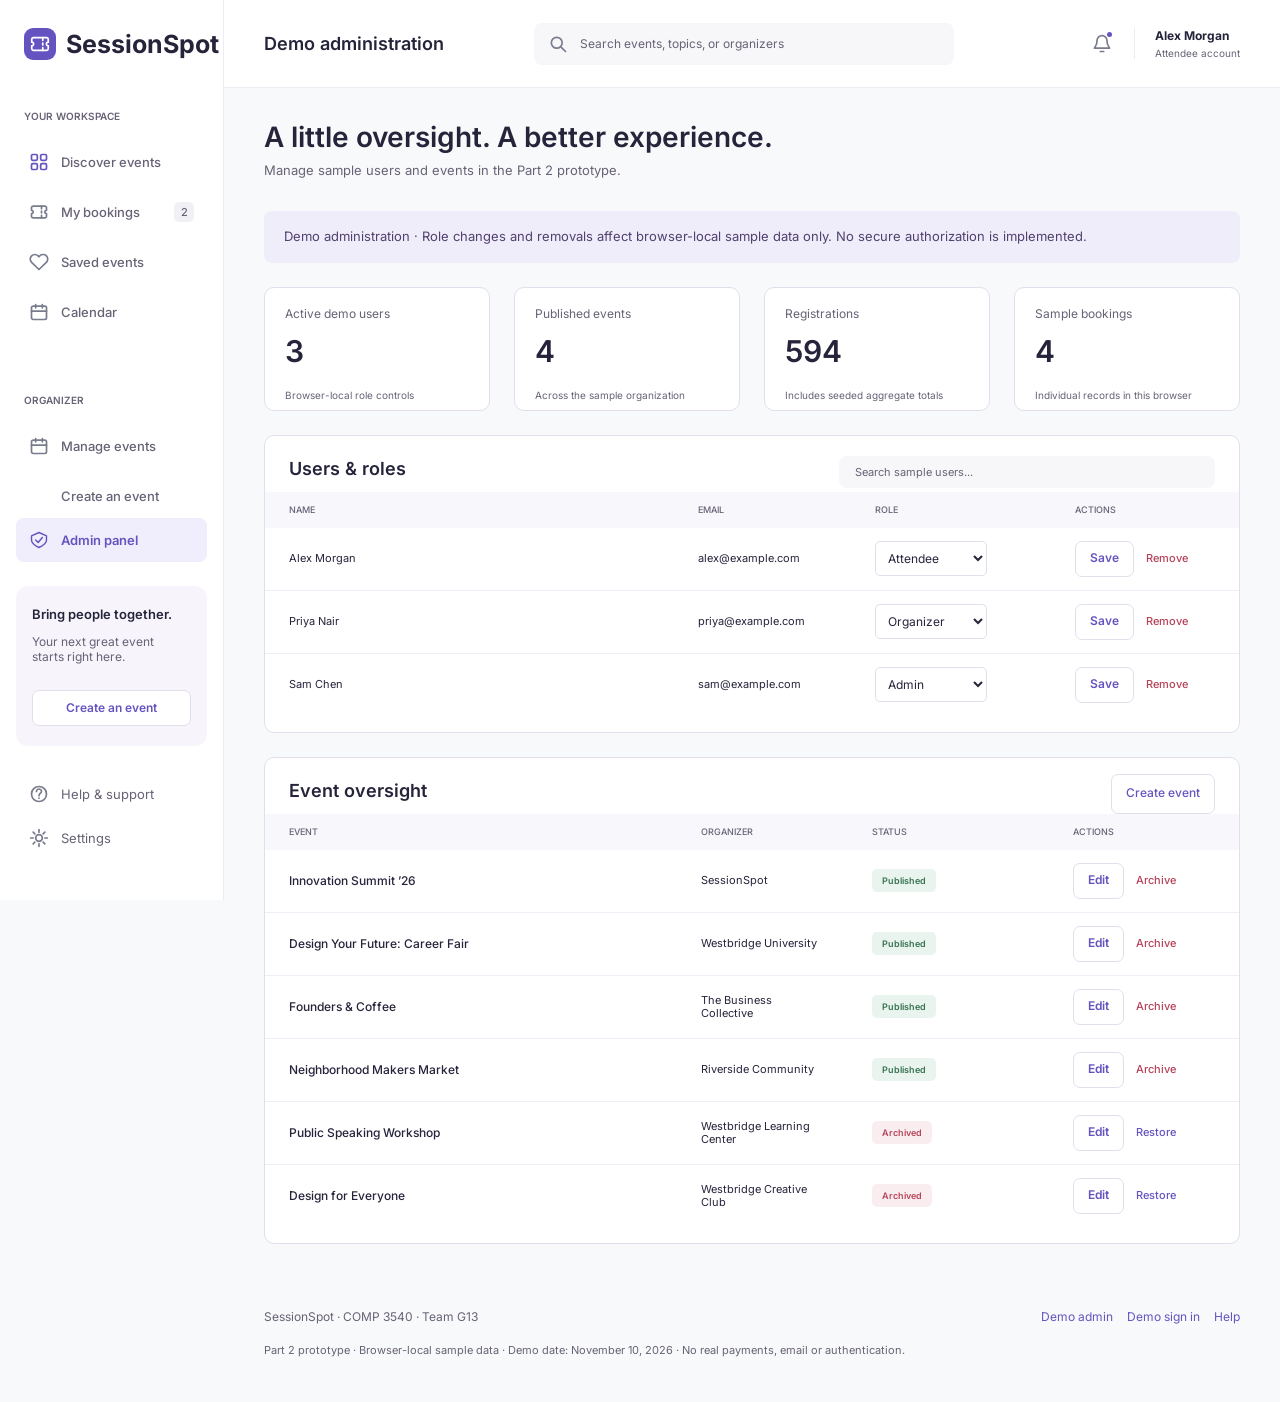
==== admin.html @ a62e7b7b "Initial SessionSpot UI and backend development" ====
<!doctype html>
<html lang="en">
  <head>
    <meta charset="utf-8" />
    <meta name="viewport" content="width=device-width, initial-scale=1" />
    <meta
      name="description"
      content="SessionSpot — discover events and try a browser-local university ticket booking prototype."
    />
    <title>Demo administration | SessionSpot</title>
    <link rel="icon" type="image/svg+xml" href="assets/icon.svg" />
    <link
      rel="preload"
      href="assets/fonts/InterVariable.ttf"
      as="font"
      type="font/ttf"
      crossorigin
    />
    <link rel="stylesheet" href="css/style.css" />
    <link rel="stylesheet" href="css/figma.css?v=b4d6a79280" />
    <script defer src="js/form-guard.js?v=d79fb3a354"></script>
    <script type="module" src="js/app.js?v=08b46b5db8"></script>
  </head>
  <body data-figma-node="extension" data-page="admin">
    <a class="skip" href="#main">Skip to main content</a>
    <button
      class="drawer-backdrop"
      type="button"
      aria-label="Close navigation"
      tabindex="-1"
    ></button>
    <aside
      class="sidebar"
      id="workspace-sidebar"
      aria-label="Workspace navigation"
    >
      <a class="logo" href="index.html" aria-label="SessionSpot home"
        ><span class="brand-tile"
          ><img
            src="assets/figma/e0a44.svg"
            alt=""
            width="22"
            height="22" /></span
        >SessionSpot</a
      ><button
        class="icon-btn drawer-close"
        type="button"
        aria-label="Close navigation"
      >
        <svg class="icon" viewBox="0 0 24 24" aria-hidden="true">
          <path d="m6 6 12 12M6 18 18 6" />
        </svg>
      </button>
      <p class="nav-label">Your workspace</p>
      <nav class="side-nav" aria-label="Your workspace">
        <a class="nav-link" href="index.html"
          ><img
            class="icon figma-icon"
            src="assets/figma/12b0c.svg"
            alt=""
            width="20"
            height="20"
            aria-hidden="true"
          /><span>Discover events</span></a
        ><a class="nav-link" href="my-bookings.html"
          ><img
            class="icon figma-icon"
            src="assets/figma/bbef8.svg"
            alt=""
            width="20"
            height="20"
            aria-hidden="true"
          /><span>My bookings</span
          ><span class="badge" data-booking-count>2</span></a
        ><a class="nav-link" href="index.html?view=saved"
          ><img
            class="icon figma-icon"
            src="assets/figma/31764.svg"
            alt=""
            width="20"
            height="20"
            aria-hidden="true"
          /><span>Saved events</span></a
        ><a class="nav-link" href="index.html?view=calendar"
          ><img
            class="icon figma-icon"
            src="assets/figma/52c20.svg"
            alt=""
            width="20"
            height="20"
            aria-hidden="true"
          /><span>Calendar</span></a
        >
      </nav>
      <p class="nav-label organizer-label">Organizer</p>
      <nav class="side-nav" aria-label="Organizer">
        <a class="nav-link" href="dashboard.html"
          ><img
            class="icon figma-icon"
            src="assets/figma/52c20.svg"
            alt=""
            width="20"
            height="20"
            aria-hidden="true"
          /><span>Manage events</span></a
        ><a class="nav-link" href="create-event.html"
          ><img
            class="icon figma-icon"
            src="assets/figma/8f002.svg"
            alt=""
            width="20"
            height="20"
            aria-hidden="true"
          /><span>Create an event</span></a
        >
      </nav>
      <nav class="side-nav" aria-label="Administration">
        <a class="nav-link active" href="admin.html" aria-current="page"
          ><svg class="icon" viewBox="0 0 24 24" aria-hidden="true">
            <path d="M12 3 3 7v5c0 5 9 9 9 9s9-4 9-9V7z" />
            <path d="m8 12 3 3 5-6" /></svg
          ><span>Admin panel</span></a
        >
      </nav>
      <div class="sidebar-spacer"></div>
      <div class="side-promo">
        <h3>Bring people together.</h3>
        <p>Your next great event<br />starts right here.</p>
        <a class="btn secondary" href="create-event.html">Create an event</a>
      </div>
      <nav class="side-bottom" aria-label="Support">
        <a class="nav-link" href="help.html"
          ><img
            class="icon figma-icon"
            src="assets/figma/ae7b9.svg"
            alt=""
            width="20"
            height="20"
            aria-hidden="true"
          /><span>Help & support</span></a
        ><a class="nav-link" href="profile.html"
          ><img
            class="icon figma-icon"
            src="assets/figma/98517.svg"
            alt=""
            width="20"
            height="20"
            aria-hidden="true"
          /><span>Settings</span></a
        >
      </nav>
    </aside>
    <div class="workspace">
      <header class="topbar">
        <button
          class="icon-btn menu-toggle"
          type="button"
          aria-label="Open navigation"
          aria-expanded="false"
          aria-controls="workspace-sidebar"
        >
          <svg class="icon" viewBox="0 0 24 24" aria-hidden="true">
            <path d="M4 6h16M4 12h16M4 18h16" />
          </svg></button
        ><span class="top-title">Demo administration</span>
        <form class="searchbox" action="index.html" role="search">
          <img
            class="icon figma-icon"
            src="assets/figma/db137.svg"
            alt=""
            width="20"
            height="20"
            aria-hidden="true"
          /><label class="sr-only" for="global-search"
            >Search events, topics, or organizers</label
          ><input
            id="global-search"
            name="q"
            type="search"
            placeholder="Search events, topics, or organizers"
          /><button class="sr-only" type="submit">Search events</button>
        </form>
        <div class="top-actions">
          <button
            class="icon-btn"
            type="button"
            data-notifications
            aria-label="Notifications"
          >
            <img
              class="icon figma-icon"
              src="assets/figma/16298.svg"
              alt=""
              width="20"
              height="20"
              aria-hidden="true"
            /></button
          ><a class="account" href="profile.html"
            ><span class="avatar" aria-hidden="true">AM</span
            ><span class="account-text"
              ><strong data-profile-name>Alex Morgan</strong
              ><small>Personal account</small></span
            ><span class="sr-only">My profile</span></a
          >
        </div>
      </header>
      <main id="main" tabindex="-1" class="workspace-main">
        <div class="page-heading">
          <div>
            <h1>A little oversight. A better experience.</h1>
            <p class="subtitle">
              Manage sample users and events in the Part 2 prototype.
            </p>
          </div>
        </div>
        <div class="notice" style="margin-bottom: 24px">
          Demo administration · Role changes and removals affect browser-local
          sample data only. No secure authorization is implemented.
        </div>
        <div class="metrics" id="admin-metrics"></div>
        <section class="card manage-card">
          <div class="table-toolbar">
            <h2>Users & roles</h2>
            <label class="searchbox table-search"
              ><span class="sr-only">Search users</span
              ><input
                id="user-search"
                type="search"
                placeholder="Search sample users..."
            /></label>
          </div>
          <div
            class="table-scroll"
            tabindex="0"
            role="region"
            aria-label="Users and roles"
          >
            <table>
              <caption class="sr-only">
                Sample user role controls
              </caption>
              <thead>
                <tr>
                  <th scope="col">Name</th>
                  <th scope="col">Email</th>
                  <th scope="col">Role</th>
                  <th scope="col">Actions</th>
                </tr>
              </thead>
              <tbody id="user-rows"></tbody>
            </table>
          </div>
        </section>
        <section class="card manage-card">
          <div class="table-toolbar">
            <h2>Event oversight</h2>
            <a href="create-event.html" class="btn secondary sm"
              >Create event</a
            >
          </div>
          <div
            class="table-scroll"
            tabindex="0"
            role="region"
            aria-label="Event oversight"
          >
            <table>
              <caption class="sr-only">
                Sample event administration
              </caption>
              <thead>
                <tr>
                  <th scope="col">Event</th>
                  <th scope="col">Organizer</th>
                  <th scope="col">Status</th>
                  <th scope="col">Actions</th>
                </tr>
              </thead>
              <tbody id="admin-event-rows"></tbody>
            </table>
          </div>
        </section>
        <footer class="page-footer">
          <div class="row between">
            <span>SessionSpot · COMP 3540 · Team G13</span
            ><span
              ><a href="admin.html">Demo admin</a
              ><a href="login.html">Demo sign in</a
              ><a href="help.html">Help</a></span
            >
          </div>
          <p class="prototype">
            Part 2 prototype · Browser-local sample data · Demo date: November
            10, 2026 · No real payments, email or authentication.
          </p>
        </footer>
      </main>
    </div>
    <noscript
      ><p class="noscript">
        Enable JavaScript to use the sample event and booking interactions. Page
        navigation remains available.
      </p></noscript
    >
    <div class="toast" id="toast" role="status" aria-live="polite" hidden></div>
    <dialog class="dialog" id="action-dialog" aria-labelledby="dialog-title">
      <h2 id="dialog-title"></h2>
      <p id="dialog-message"></p>
      <div class="row">
        <button class="btn secondary" type="button" id="dialog-dismiss">
          Keep it</button
        ><button class="btn" type="button" id="dialog-confirm">Continue</button>
      </div>
    </dialog>
  </body>
</html>
---- css/style.css ----
/* SessionSpot base and responsive components. Exact Figma refinements: figma.css. */
:root {
  --plum: #3d315d;
  --primary: #6554c0;
  --primary-dark: #5140aa;
  --lavender: #eeeafa;
  --lavender-light: #f6f3fc;
  --bg: #f8f9fa;
  --surface: #fff;
  --text: #25243b;
  --muted: #716c81;
  --border: #e2deec;
  --success: #327552;
  --success-bg: #eaf4ef;
  --danger: #b7445a;
  --radius: 10px;
  --sidebar: 224px;
  --shadow: 0 2px 8px #30234504;
  --space: 24px;
  --font: Inter, Arial, Helvetica, sans-serif;
}
* {
  box-sizing: border-box;
}
html {
  scroll-behavior: smooth;
}
body {
  margin: 0;
  background: var(--bg);
  color: var(--text);
  font: 16px/1.5 var(--font);
}
button,
input,
select,
textarea {
  font: inherit;
}
button,
a,
input,
select,
textarea {
  -webkit-tap-highlight-color: transparent;
}
a {
  color: var(--primary);
  text-decoration: none;
}
a:hover {
  text-decoration: underline;
}
button {
  cursor: pointer;
}
button:disabled {
  cursor: not-allowed;
  opacity: 0.48;
}
button:focus-visible,
a:focus-visible,
input:focus-visible,
select:focus-visible,
textarea:focus-visible,
summary:focus-visible {
  outline: 3px solid #9788df;
  outline-offset: 3px;
}
button {
  color: inherit;
}
h1,
h2,
h3,
p {
  margin-top: 0;
}
h1 {
  font-size: 30px;
  line-height: 1.22;
  letter-spacing: -0.55px;
  margin-bottom: 8px;
}
h2 {
  font-size: 21px;
  line-height: 1.3;
  letter-spacing: -0.3px;
  margin-bottom: 6px;
}
h3 {
  font-size: 17px;
  line-height: 1.35;
  margin-bottom: 6px;
}
p {
  margin-bottom: 16px;
}
small,
.small {
  font-size: 12px;
}
.muted,
.subtitle {
  color: var(--muted);
}
.subtitle {
  font-size: 14px;
  margin: 0;
}
.eyebrow {
  font-size: 10px;
  font-weight: 600;
  text-transform: uppercase;
  line-height: 1.3;
}
.stack {
  display: grid;
  gap: 20px;
}
.row {
  display: flex;
  align-items: center;
  gap: 12px;
}
.between {
  justify-content: space-between;
}
.grow {
  flex: 1;
  min-width: 0;
}
.icon {
  display: inline-block;
  vertical-align: middle;
  flex-shrink: 0;
  fill: none;
  stroke: currentColor;
  stroke-width: 1.7;
  stroke-linecap: round;
  stroke-linejoin: round;
}
.logo {
  display: inline-flex;
  align-items: center;
  gap: 10px;
  color: var(--text);
  font-size: 26px;
  font-weight: 700;
  letter-spacing: -0.8px;
  white-space: nowrap;
}
.logo:hover {
  text-decoration: none;
}
.logo > img {
  width: 34px;
  height: 34px;
}
.btn {
  display: inline-flex;
  justify-content: center;
  align-items: center;
  gap: 8px;
  padding: 11px 20px;
  min-height: 42px;
  border: 1px solid transparent;
  border-radius: 7px;
  background: var(--primary);
  color: white;
  text-decoration: none;
  font-size: 13px;
  font-weight: 600;
  line-height: 1.4;
}
.btn:hover {
  background: var(--primary-dark);
  text-decoration: none;
}
.btn.secondary {
  color: var(--primary);
  background: white;
  border-color: var(--border);
}
.btn.secondary:hover {
  background: var(--lavender-light);
}
.btn.ghost {
  background: transparent;
  color: var(--primary);
}
.btn.danger {
  background: var(--danger);
}
.btn.wide {
  width: 100%;
}
.btn.sm {
  min-height: 36px;
  padding: 8px 14px;
  font-size: 12px;
}
.text-button {
  border: 0;
  padding: 0;
  background: transparent;
  color: var(--primary);
  font-size: 13px;
  font-weight: 600;
}
.text-button:hover {
  text-decoration: underline;
}
.text-button.danger {
  color: var(--danger);
}
.icon-btn {
  display: inline-grid;
  place-items: center;
  min-width: 38px;
  min-height: 38px;
  background: transparent;
  border: 1px solid transparent;
  border-radius: 6px;
  color: var(--muted);
}
.icon-btn:hover {
  background: var(--lavender);
}
.card {
  background: var(--surface);
  border: 1px solid var(--border);
  border-radius: var(--radius);
  box-shadow: var(--shadow);
  min-width: 0;
}
.card-pad {
  padding: 24px;
}
.divider {
  border: 0;
  border-top: 1px solid var(--border);
  margin: 24px 0;
}
.chip,
.status {
  display: inline-flex;
  align-items: center;
  gap: 5px;
  border-radius: 5px;
  padding: 5px 11px;
  font-size: 11px;
  font-weight: 600;
}
.status {
  background: var(--success-bg);
  color: var(--success);
}
.status.cancelled,
.status.unavailable {
  background: #faedf0;
  color: var(--danger);
}
.status.draft {
  background: var(--lavender);
  color: var(--primary);
}
.badge {
  background: #f0eff5;
  border-radius: 5px;
  padding: 2px 6px;
  font-size: 11px;
}
.skip {
  position: fixed;
  top: -60px;
  left: 12px;
  background: white;
  padding: 12px;
  z-index: 100;
}
.skip:focus {
  top: 10px;
}
.sr-only {
  position: absolute;
  width: 1px;
  height: 1px;
  overflow: hidden;
  clip: rect(0, 0, 0, 0);
  white-space: nowrap;
}
.empty {
  padding: 40px 20px;
  text-align: center;
  color: var(--muted);
}
[hidden] {
  display: none !important;
}
.prototype {
  font-size: 11px;
  color: var(--muted);
  padding: 16px 0 0;
  margin: 0;
}
.page-footer {
  padding: 24px 0 4px;
  font-size: 12px;
  color: var(--muted);
}
.page-footer a {
  margin-left: 14px;
}
.notice {
  padding: 16px 20px;
  border-radius: 8px;
  background: var(--lavender);
  font-size: 13px;
  color: #574873;
}
.notice.success {
  background: var(--success-bg);
  color: var(--success);
}
.feedback {
  font-size: 13px;
  margin: 12px 0 0;
  color: var(--danger);
}
.feedback:empty {
  display: none;
}
.feedback.success {
  color: var(--success);
}
.toast {
  position: fixed;
  bottom: 24px;
  left: 50%;
  transform: translateX(-50%);
  z-index: 50;
  background: var(--plum);
  color: #fff;
  box-shadow: 0 5px 25px #29203a30;
  padding: 14px 24px;
  border-radius: 8px;
  font-size: 14px;
  max-width: calc(100% - 32px);
  width: max-content;
}
.field {
  display: grid;
  gap: 8px;
  font-size: 13px;
  font-weight: 500;
}
.field input,
.field select,
.field textarea,
input.search,
input.date-filter,
select.filter-select {
  width: 100%;
  min-width: 0;
  border: 1px solid var(--border);
  border-radius: 7px;
  background: white;
  color: var(--text);
  padding: 12px 14px;
  min-height: 45px;
  font-size: 14px;
  line-height: 1.5;
}
.field textarea {
  resize: vertical;
  min-height: 100px;
}
input::placeholder,
textarea::placeholder {
  color: #858296;
  opacity: 1;
}
.field input[aria-invalid="true"] {
  border-color: var(--danger);
}
.field .hint {
  font-size: 12px;
  color: var(--muted);
  font-weight: 400;
}
.form-grid {
  display: grid;
  grid-template-columns: 1fr 1fr;
  gap: 20px 16px;
}
.full {
  grid-column: 1/-1;
}
.check-label {
  display: flex;
  align-items: flex-start;
  gap: 10px;
  color: var(--muted);
  font-size: 13px;
}
.check-label input {
  width: 16px;
  height: 16px;
  flex-shrink: 0;
  accent-color: var(--primary);
  margin: 3px 0 0;
}
.searchbox {
  display: flex;
  align-items: center;
  gap: 10px;
  background: #f7f7fa;
  border-radius: 8px;
  padding: 0 16px;
  color: #8a879a;
  min-width: 0;
}
.searchbox input {
  border: 0;
  outline: 0;
  background: transparent;
  min-width: 0;
  width: 100%;
  height: 44px;
  font-size: 13px;
  color: var(--text);
}
.searchbox:focus-within {
  outline: 2px solid #9788df;
}
.account {
  display: flex;
  gap: 12px;
  align-items: center;
  color: var(--text);
  border-left: 1px solid var(--border);
  padding-left: 20px;
  line-height: 1.5;
  font-size: 12px;
  white-space: nowrap;
}
.account small {
  display: block;
  color: var(--muted);
  font-size: 10px;
}
.account:hover {
  text-decoration: none;
}
.avatar {
  display: none;
  width: 32px;
  height: 32px;
  border-radius: 50%;
  background: var(--lavender);
  color: var(--primary);
  place-items: center;
  font-size: 12px;
  font-weight: 700;
}
.topbar {
  height: 88px;
  background: white;
  border-bottom: 1px solid #efedf4;
  display: flex;
  align-items: center;
  gap: 24px;
  padding: 0 40px;
}
.topbar .searchbox {
  max-width: 610px;
  flex: 1;
  margin: 0 auto;
}
.topbar .top-title {
  font-size: 17px;
  font-weight: 600;
  min-width: 248px;
}
.topbar .top-actions {
  display: flex;
  align-items: center;
  gap: 24px;
}
.discover-header .logo {
  margin-right: 50px;
}
.discover-nav {
  height: 62px;
  display: flex;
  align-items: center;
  gap: 16px;
  background: white;
  padding: 0 40px;
  border-bottom: 1px solid #efedf4;
}
.nav-link {
  display: flex;
  align-items: center;
  gap: 12px;
  color: var(--muted);
  font-size: 14px;
  padding: 12px 14px;
  border-radius: 8px;
  white-space: nowrap;
}
.nav-link:hover {
  background: var(--lavender-light);
  text-decoration: none;
}
.nav-link.active {
  background: #f0ecfc;
  color: var(--primary);
  font-weight: 600;
}
.discover-nav .push {
  margin-left: auto;
}
.discover-main {
  padding: 36px 40px 28px;
  max-width: 1600px;
  margin: auto;
}
.greeting-date {
  font-size: 10px;
  color: var(--muted);
  text-transform: uppercase;
}
.greeting {
  margin-bottom: 24px;
}
.feature {
  border-radius: 14px;
  background: #ebe5fa;
  min-height: 212px;
  display: grid;
  grid-template-columns: 1fr 330px;
  gap: 36px;
  padding: 24px 28px;
  align-items: center;
  margin-bottom: 34px;
}
.feature h2 {
  font-size: 30px;
  margin: 14px 0 4px;
  color: var(--plum);
}
.feature .eyebrow {
  color: var(--primary);
}
.feature p {
  font-size: 14px;
  color: #7c7293;
  margin-bottom: 12px;
}
.feature .feature-meta {
  font-size: 13px;
  margin-bottom: 14px;
}
.ticket-art {
  position: relative;
  background: var(--plum);
  color: white;
  padding: 18px 20px;
  border-radius: 13px;
  transform: rotate(3deg);
  min-height: 164px;
  overflow: hidden;
}
.ticket-art .art-label {
  font-size: 9px;
  color: #dbd1f0;
}
.ticket-art h3 {
  font-size: 27px;
  line-height: 1.1;
  font-weight: 700;
  font-style: italic;
  margin: 15px 68px 24px 0;
}
.ticket-art .art-footer {
  font-size: 8px;
  color: #d6cbe7;
}
.ticket-art .date-block {
  position: absolute;
  right: 17px;
  top: 16px;
  background: #dfd0f8;
  color: var(--plum);
  width: 60px;
  height: 70px;
  border-radius: 8px;
  text-align: center;
  padding: 8px 0;
  font-size: 10px;
}
.date-block strong {
  display: block;
  font-size: 28px;
  line-height: 1.3;
}
.ticket-art .admit {
  position: absolute;
  right: 20px;
  bottom: 14px;
  font-size: 10px;
  line-height: 1.2;
  border-left: 1px dashed #8e7ca9;
  padding: 10px 0 0 14px;
}
.section-heading {
  display: flex;
  align-items: center;
  justify-content: space-between;
  gap: 16px;
  margin: 0 0 18px;
}
.section-heading h2 {
  margin: 0;
}
.section-heading a {
  font-size: 12px;
  font-weight: 600;
}
.filterbar {
  display: flex;
  gap: 12px;
  align-items: center;
  flex-wrap: wrap;
  margin-bottom: 22px;
}
.pills {
  display: flex;
  gap: 8px;
  flex-wrap: wrap;
}
.pill {
  background: white;
  border: 1px solid var(--border);
  border-radius: 6px;
  min-height: 36px;
  padding: 8px 15px;
  color: var(--muted);
  font-size: 12px;
}
.pill.active,
.pill[aria-selected="true"],
.pill[aria-pressed="true"] {
  background: var(--primary);
  border-color: var(--primary);
  color: #fff;
}
.filterbar .right {
  margin-left: auto;
  display: flex;
  gap: 10px;
  align-items: center;
}
.date-wrap {
  display: flex;
  align-items: center;
  gap: 8px;
  background: white;
  border: 1px solid var(--border);
  padding: 0 10px;
  border-radius: 6px;
  min-height: 36px;
  color: var(--muted);
}
input.date-filter {
  border: 0;
  padding: 6px 0;
  min-height: 32px;
  width: 125px;
  font-size: 12px;
  color: var(--muted);
}
.event-grid {
  display: grid;
  grid-template-columns: repeat(3, minmax(0, 1fr));
  gap: 16px;
}
.event-card {
  overflow: hidden;
}
.poster {
  position: relative;
  min-height: 128px;
  padding: 16px 18px;
  color: #34594f;
  background: #dcebe5;
}
.poster.peach {
  background: #f3e3d3;
  color: #754b34;
}
.poster.blue {
  background: #dfe6f5;
  color: #3e568a;
}
.poster.plum {
  background: var(--plum);
  color: white;
}
.poster.lavender {
  background: #eee9fa;
  color: var(--plum);
}
.poster .eyebrow {
  font-size: 8px;
  margin-bottom: 12px;
}
.poster h3 {
  font-size: 24px;
  line-height: 1.15;
  letter-spacing: -0.3px;
  margin: 0 0 14px;
}
.poster .poster-footer {
  font-size: 7px;
  display: flex;
  justify-content: space-between;
  gap: 20px;
  margin-right: 20px;
}
.save-event {
  position: absolute;
  right: 16px;
  top: 14px;
  background: white;
  border: 0;
  display: grid;
  place-items: center;
  border-radius: 50%;
  width: 31px;
  height: 31px;
  min-height: 31px;
  color: inherit;
}
.save-event[aria-pressed="true"] {
  color: var(--primary);
  background: #e9ddff;
}
.event-body {
  padding: 16px 18px;
}
.category {
  font-size: 9px;
  text-transform: uppercase;
  font-weight: 600;
  color: var(--primary);
  margin-bottom: 8px;
}
.event-body h3 {
  font-size: 16px;
  margin-bottom: 4px;
}
.event-body .byline {
  font-size: 11px;
  color: var(--muted);
  margin: 0 0 12px;
}
.meta {
  display: flex;
  align-items: center;
  gap: 8px;
  font-size: 12px;
  color: var(--muted);
  margin: 8px 0;
}
.meta svg.icon {
  width: 16px;
  height: 16px;
}
.event-bottom {
  border-top: 1px solid #f0edf5;
  margin-top: 16px;
  padding-top: 12px;
  display: flex;
  align-items: center;
  justify-content: space-between;
  gap: 10px;
}
.event-bottom strong {
  font-size: 18px;
}
.event-bottom span {
  font-size: 10px;
  color: var(--muted);
}
.event-bottom a {
  font-size: 11px;
  font-weight: 600;
}
.discovery-bottom {
  display: grid;
  grid-template-columns: 2.3fr 1fr;
  gap: 24px;
  margin-top: 40px;
}
.booking-preview {
  display: flex;
  align-items: center;
  gap: 20px;
  padding: 22px 20px;
  min-height: 176px;
}
.calendar-tile {
  background: var(--lavender);
  border-radius: 9px;
  min-width: 72px;
  text-align: center;
  padding: 12px 10px;
  color: var(--primary);
  font-size: 10px;
}
.calendar-tile strong {
  font-size: 32px;
  line-height: 1.2;
  display: block;
  margin: 4px 0;
}
.preview-main {
  flex: 1;
}
.preview-main h3 {
  font-size: 18px;
}
.preview-main .meta {
  margin: 6px 0 14px;
}
.preview-cta {
  border-left: 1px dashed var(--border);
  padding-left: 22px;
  min-width: 160px;
}
.preview-cta h3 {
  font-size: 15px;
  margin: 10px 0 16px;
}
.organizer-cta {
  padding: 24px;
  background: #eeebf7;
  border-radius: 12px;
  color: var(--plum);
}
.organizer-cta h2 {
  font-size: 24px;
  margin: 16px 0 8px;
}
.organizer-cta p {
  font-size: 12px;
  color: var(--muted);
  line-height: 1.4;
}
.organizer-cta .btn {
  margin-top: 10px;
}
.bottom-banner {
  display: flex;
  justify-content: space-between;
  align-items: center;
  gap: 24px;
  padding: 20px;
  background: var(--lavender-light);
  border-radius: 10px;
  margin-top: 28px;
}
.bottom-banner p {
  margin: 5px 0 0;
  font-size: 13px;
  color: var(--muted);
}
.bottom-banner h3 {
  font-size: 14px;
  margin: 0;
}
/* Workspace shell */
.sidebar {
  position: fixed;
  left: 0;
  top: 0;
  bottom: 0;
  width: var(--sidebar);
  background: white;
  border-right: 1px solid #efedf4;
  z-index: 30;
  display: flex;
  flex-direction: column;
  padding: 28px 16px 30px;
  overflow-y: auto;
}
.sidebar .logo {
  margin: 0 8px 44px;
  font-size: 25px;
}
.nav-label {
  font-size: 10px;
  text-transform: uppercase;
  color: var(--muted);
  margin: 0 8px 16px;
}
.side-nav {
  display: grid;
  gap: 5px;
}
.sidebar .nav-link {
  font-size: 14px;
  min-height: 46px;
  padding: 12px 14px;
}
.sidebar .nav-link .badge {
  margin-left: auto;
}
.organizer-label {
  margin-top: 50px;
}
.sidebar-spacer {
  flex: 1;
  min-height: 40px;
}
.side-promo {
  background: var(--lavender-light);
  padding: 20px 16px;
  border-radius: 12px;
  margin-bottom: 26px;
}
.side-promo h3 {
  font-size: 13px;
  margin-bottom: 10px;
}
.side-promo p {
  font-size: 12px;
  line-height: 1.25;
  color: var(--muted);
}
.side-promo .btn {
  width: 100%;
  padding: 9px 8px;
  font-size: 12px;
}
.side-bottom {
  display: grid;
  gap: 4px;
}
.workspace {
  margin-left: var(--sidebar);
}
.workspace .topbar {
  padding: 0 40px;
}
.workspace .topbar .searchbox {
  max-width: 430px;
}
.workspace-main {
  padding: 34px 40px 28px;
  max-width: 1500px;
  margin: 0 auto;
}
.page-heading {
  display: flex;
  align-items: flex-start;
  justify-content: space-between;
  gap: 20px;
  margin-bottom: 30px;
}
.back-link {
  font-size: 13px;
  display: inline-flex;
  gap: 6px;
  align-items: center;
  margin-bottom: 22px;
}
.back-link .icon {
  width: 14px;
}
.page-heading .btn {
  margin-top: 2px;
}
.menu-toggle,
.drawer-close,
.drawer-backdrop {
  display: none;
}
.stepper {
  display: grid;
  grid-template-columns: 1fr 1fr 1fr;
  gap: 10px;
  background: #efebf9;
  border-radius: 8px;
  padding: 17px 20px;
  margin: -6px 0 24px;
  font-size: 12px;
  color: var(--muted);
}
.stepper .current {
  color: var(--primary);
  font-weight: 600;
}
.stepper span {
  display: flex;
  gap: 10px;
  align-items: center;
}
.stepper .icon {
  margin-left: auto;
  width: 14px;
}
.two-col {
  display: grid;
  grid-template-columns: minmax(0, 1.73fr) minmax(300px, 1fr);
  gap: 24px;
  align-items: start;
}
.card-heading {
  margin-bottom: 24px;
}
.card-heading h2 {
  font-size: 19px;
}
.card-heading p {
  font-size: 13px;
  color: var(--muted);
  margin-bottom: 0;
}
.ticket-options {
  display: grid;
  gap: 6px;
}
.ticket-row {
  display: grid;
  grid-template-columns: 1fr 58px 118px;
  align-items: center;
  gap: 12px;
  padding: 14px;
  border-radius: 8px;
}
.ticket-row.chosen {
  background: var(--lavender-light);
}
.ticket-name {
  font-size: 14px;
  font-weight: 600;
}
.ticket-desc {
  font-size: 11px;
  color: var(--muted);
  margin: 4px 0 0;
}
.ticket-price {
  font-size: 16px;
  font-weight: 600;
}
.quantity {
  display: flex;
  border: 1px solid var(--border);
  border-radius: 6px;
  background: white;
  height: 36px;
  align-items: center;
  padding: 0 3px;
}
.quantity button {
  border: 0;
  background: transparent;
  color: var(--primary);
  width: 32px;
  height: 34px;
  padding: 0;
  font-size: 16px;
}
.quantity input {
  border: 0;
  background: transparent;
  min-width: 0;
  width: 40px;
  text-align: center;
  font-size: 13px;
  color: var(--primary);
  appearance: textfield;
  -moz-appearance: textfield;
  padding: 0;
}
.quantity input::-webkit-inner-spin-button,
.quantity input::-webkit-outer-spin-button {
  -webkit-appearance: none;
  margin: 0;
}
.ticket-summary {
  overflow: hidden;
}
.summary-cover {
  background: var(--plum);
  color: white;
  padding: 24px;
  min-height: 152px;
}
.summary-cover .eyebrow {
  color: #dacfea;
  font-size: 9px;
}
.summary-cover h2 {
  font-size: 26px;
  margin: 18px 0 28px;
}
.summary-cover p {
  font-size: 9px;
  color: #ddd3ef;
  margin: 0;
}
.summary-content {
  padding: 24px;
}
.summary-content > strong {
  font-size: 14px;
}
.summary-content > .muted {
  font-size: 13px;
  margin: 6px 0;
}
.order-summary {
  font-size: 13px;
}
.order-line {
  display: flex;
  justify-content: space-between;
  align-items: flex-start;
  gap: 14px;
  margin: 12px 0;
  color: var(--muted);
}
.order-line span:last-child {
  color: var(--text);
  text-align: right;
}
.total-line {
  display: flex;
  align-items: center;
  justify-content: space-between;
  border-top: 1px solid var(--border);
  padding-top: 20px;
  margin: 18px 0;
  font-size: 20px;
  font-weight: 600;
}
.payment-note {
  font-size: 11px;
  color: #7a6c91;
  background: var(--lavender-light);
  padding: 15px;
  border-radius: 7px;
  margin: 0 0 22px;
}
.summary-legal {
  font-size: 10px;
  text-align: center;
  color: var(--muted);
  margin: 20px 0 0;
}
.policy {
  font-size: 13px;
  padding: 20px;
}
.policy p {
  font-size: 13px;
  line-height: 1.3;
  color: #81738f;
  margin: 10px 0 0;
}
.contact-link {
  font-size: 13px;
  display: block;
  margin: 28px 20px;
}
.metrics {
  display: grid;
  grid-template-columns: repeat(4, minmax(0, 1fr));
  gap: 24px;
  margin-bottom: 24px;
}
.metric {
  padding: 18px 20px;
}
.metric p {
  font-size: 13px;
  color: var(--muted);
  margin: 0 0 8px;
}
.metric strong {
  font-size: 32px;
  display: block;
  line-height: 1.2;
  margin-bottom: 12px;
}
.metric small {
  font-size: 11px;
  color: var(--muted);
}
.chart-card {
  padding: 24px;
  min-height: 286px;
}
.chart-heading {
  display: flex;
  justify-content: space-between;
  gap: 16px;
}
.chart-heading h2 {
  font-size: 19px;
}
.chart-heading p {
  font-size: 12px;
  color: var(--muted);
}
.bar-chart {
  display: flex;
  align-items: flex-end;
  gap: 24px;
  height: 182px;
  border-bottom: 1px solid var(--border);
  padding: 20px 20px 24px 44px;
  position: relative;
  background: repeating-linear-gradient(
    to top,
    transparent 0,
    transparent 45px,
    #f1eef8 46px,
    #f1eef8 47px
  );
}
.chart-column {
  height: 100%;
  flex: 1;
  display: flex;
  align-items: center;
  justify-content: flex-end;
  flex-direction: column;
  gap: 5px;
  position: relative;
}
.chart-column .bar {
  width: 100%;
  max-width: 38px;
  background: #d9d0ef;
  border-radius: 5px 5px 0 0;
  height: var(--height);
  min-height: 4px;
}
.chart-column:last-child .bar {
  background: var(--primary);
}
.chart-column .bar-value {
  font-size: 10px;
  color: var(--primary);
}
.chart-column .bar-date {
  position: absolute;
  bottom: -22px;
  font-size: 9px;
  color: var(--muted);
  white-space: nowrap;
}
.chart-scale {
  position: absolute;
  left: 0;
  top: 16px;
  bottom: 24px;
  display: flex;
  flex-direction: column;
  justify-content: space-between;
  font-size: 9px;
  color: var(--muted);
}
.up-next {
  background: #eee9f9;
  border-radius: 10px;
  padding: 24px;
  min-height: 286px;
  color: var(--plum);
}
.up-next h2 {
  font-size: 25px;
  margin: 18px 0 10px;
}
.up-next p {
  font-size: 13px;
  color: #7c7093;
  margin: 6px 0;
}
.up-next .capacity {
  margin: 22px 0 18px;
  font-size: 13px;
}
.progress-track {
  height: 6px;
  border-radius: 3px;
  background: #ded6ef;
  margin-top: 10px;
  overflow: hidden;
}
.progress-track span {
  display: block;
  background: #9680bf;
  height: 100%;
  width: var(--progress);
}
.manage-card {
  margin-top: 24px;
  overflow: hidden;
}
.table-toolbar {
  padding: 18px 24px 16px;
  display: flex;
  justify-content: space-between;
  align-items: center;
  gap: 16px;
  flex-wrap: wrap;
}
.table-toolbar h2 {
  font-size: 20px;
}
.table-search {
  width: 38%;
  min-width: 220px;
}
.table-scroll {
  overflow-x: auto;
  max-width: 100%;
}
table {
  border-collapse: collapse;
  width: 100%;
  font-size: 12px;
}
th {
  text-align: left;
  background: #f8f7fb;
  color: var(--muted);
  font-size: 9px;
  text-transform: uppercase;
  font-weight: 600;
  padding: 13px 24px;
  white-space: nowrap;
}
td {
  padding: 15px 24px;
  border-bottom: 1px solid #efedf5;
  vertical-align: middle;
}
tbody tr:last-child td {
  border-bottom: 0;
}
td strong {
  display: block;
  font-size: 12px;
}
td small {
  display: block;
  font-size: 10px;
  color: var(--muted);
  margin-top: 4px;
}
td .btn {
  white-space: nowrap;
}
td select {
  font-size: 12px;
  min-width: 112px;
  border: 1px solid var(--border);
  padding: 8px;
  border-radius: 5px;
  background: white;
  color: var(--text);
}
.tabs-toolbar {
  display: flex;
  align-items: center;
  justify-content: space-between;
  gap: 16px;
  margin: 26px 0;
}
.tabs-toolbar .search {
  max-width: 400px;
  font-size: 12px;
  min-height: 38px;
  padding: 9px 14px;
}
.booking-success {
  display: flex;
  align-items: center;
  gap: 12px;
  font-size: 13px;
}
.booking-success p {
  font-size: 12px;
  margin: 4px 0 0;
}
.booking-success .booking-ref {
  margin-left: auto;
  font-size: 11px;
  white-space: nowrap;
}
.booking-card {
  overflow: hidden;
  margin-bottom: 20px;
}
.booking-card.selected {
  border-color: #b7a6ea;
}
.booking-cover {
  padding: 16px 20px;
  background: #ebe5fa;
  display: flex;
  justify-content: space-between;
  align-items: center;
  gap: 16px;
}
.booking-cover h3 {
  font-size: 19px;
  margin: 5px 0 0;
  color: var(--plum);
}
.booking-cover .eyebrow {
  font-size: 8px;
  color: #7d6b9c;
}
.booking-card-body {
  padding: 20px;
}
.booking-card-body p {
  font-size: 13px;
  margin-bottom: 8px;
}
.booking-card-body .muted {
  font-size: 12px;
}
.booking-actions {
  display: flex;
  justify-content: space-between;
  align-items: center;
  border-top: 1px solid var(--border);
  margin-top: 18px;
  padding-top: 20px;
  font-size: 10px;
  color: var(--muted);
}
.booking-compact {
  display: flex;
  gap: 20px;
  align-items: center;
  margin-bottom: 22px;
}
.booking-compact .calendar-tile {
  min-width: 68px;
}
.booking-details h2 {
  font-size: 20px;
  margin-bottom: 16px;
}
.booking-details > h3 {
  font-size: 15px;
  margin-bottom: 28px;
}
.detail-list {
  margin: 0;
  display: grid;
  grid-template-columns: 1fr 1fr;
  gap: 18px 16px;
  font-size: 12px;
}
.detail-list dt {
  color: var(--muted);
}
.detail-list dd {
  margin: 0;
  text-align: right;
  font-size: 11px;
}
.booking-details .total-line {
  font-size: 14px;
  margin-top: 30px;
  padding-top: 22px;
}
.booking-details .total-line strong {
  font-size: 21px;
}
.booking-details .btn {
  width: 100%;
  margin: 6px 0;
  font-size: 12px;
}
.booking-details .cancel-area {
  margin-top: 20px;
  font-size: 11px;
  color: var(--muted);
}
.booking-details .cancel-area button {
  display: block;
  margin: 14px 0 20px;
}
.booking-details .cancel-area a {
  font-size: 12px;
}
.bottom-banner.bookings-banner {
  margin-top: 28px;
  padding: 22px 24px;
  background: var(--lavender);
}
.bookings-banner h3 {
  font-size: 16px;
}
.content-narrow {
  max-width: 800px;
}
.event-detail-cover .poster {
  min-height: 250px;
  padding: 32px;
}
.event-detail-cover .poster h3 {
  font-size: 44px;
}
.event-detail-cover .poster .eyebrow {
  font-size: 11px;
}
.event-detail-cover .poster-footer {
  font-size: 10px;
}
.event-description {
  line-height: 1.8;
  font-size: 15px;
}
.confirmation-mark {
  width: 54px;
  height: 54px;
  background: var(--success-bg);
  color: var(--success);
  display: grid;
  place-items: center;
  border-radius: 50%;
  margin-bottom: 20px;
}
.confirmation-mark .icon {
  width: 26px;
  height: 26px;
}
.faq details {
  padding: 18px 0;
  border-bottom: 1px solid var(--border);
  font-size: 14px;
}
.faq summary {
  cursor: pointer;
  font-weight: 600;
}
.faq details p {
  margin: 12px 0 0;
  color: var(--muted);
}
.dialog {
  border: 1px solid var(--border);
  border-radius: 12px;
  padding: 28px;
  max-width: 460px;
  width: calc(100% - 36px);
  color: var(--text);
  box-shadow: 0 20px 100px #30234525;
}
.dialog::backdrop {
  background: #241c3b66;
}
.dialog h2 {
  font-size: 22px;
}
.dialog p {
  font-size: 14px;
  color: var(--muted);
}
.dialog .row {
  justify-content: flex-end;
  margin-top: 24px;
}
.form-actions {
  display: flex;
  justify-content: flex-end;
  gap: 12px;
  margin-top: 24px;
}
.auth-layout {
  display: grid;
  grid-template-columns: 39.6% 60.4%;
  background: white;
  min-height: 1176px;
}
.auth-marketing {
  padding: 45px 48px 80px;
  background: var(--plum);
  color: white;
  display: flex;
  flex-direction: column;
}
.auth-marketing .logo {
  color: #fff;
  font-size: 30px;
}
.auth-marketing .logo > img {
  width: 34px;
  height: 34px;
}
.marketing-copy {
  margin-top: 125px;
}
.marketing-copy .eyebrow {
  font-size: 11px;
  font-weight: 400;
  color: #d8cfea;
  max-width: 200px;
}
.marketing-copy h2 {
  font-size: 50px;
  line-height: 1.16;
  letter-spacing: -1.1px;
  max-width: 450px;
  margin: 34px 0 30px;
}
.marketing-copy p {
  font-size: 17px;
  line-height: 1.25;
  color: #d8cfea;
  max-width: 350px;
}
.auth-marketing .ticket-art {
  background: transparent;
  box-shadow: none;
  max-width: 330px;
  width: 90%;
  min-height: 180px;
  margin: 125px auto 0;
  padding: 0;
  transform: rotate(3deg);
}
.auth-marketing .ticket-art h3 {
  font-size: 27px;
  margin-top: 16px;
  margin-right: 80px;
}
.auth-marketing .ticket-art .date-block {
  right: 22px;
  top: 0;
}
.auth-marketing .ticket-art .art-footer {
  margin-top: 30px;
}
.marketing-footer {
  margin-top: auto;
  padding-top: 100px;
}
.marketing-footer .eyebrow {
  font-size: 10px;
  color: #d8cfea;
  font-weight: 400;
}
.marketing-footer p {
  font-size: 14px;
  margin: 12px 0 0;
}
.auth-right {
  display: flex;
  flex-direction: column;
  min-width: 0;
  padding: 48px 11.5% 54px;
}
.auth-top {
  text-align: right;
  color: var(--muted);
  font-size: 13px;
  display: flex;
  gap: 40px;
  justify-content: flex-end;
  white-space: nowrap;
}
.auth-top a {
  font-weight: 600;
}
.auth-content {
  max-width: 486px;
  width: 100%;
  margin: 110px auto 0;
}
.auth-content h1 {
  font-size: 34px;
  letter-spacing: -0.6px;
  margin-bottom: 10px;
}
.auth-content .subtitle {
  font-size: 15px;
  margin-bottom: 30px;
}
.auth-content .stack {
  gap: 24px;
}
.auth-content .field input {
  height: 49px;
}
.auth-content .field .hint {
  font-size: 12px;
}
.auth-content .btn {
  height: 48px;
  font-size: 14px;
}
.auth-content .check-label {
  font-size: 12px;
}
.auth-content .auth-small {
  font-size: 12px;
  color: var(--muted);
  text-align: center;
  margin: 0;
}
.auth-content .auth-subsection {
  border-top: 1px solid var(--border);
  padding-top: 28px;
  margin-top: 14px;
  display: grid;
  gap: 18px;
}
.auth-content .row.between {
  font-size: 12px;
}
.auth-content .row.between a {
  font-size: 12px;
}
.auth-content.login {
  margin-top: 184px;
}
.segmented {
  display: flex;
  padding: 4px;
  background: #f5f2fb;
  border-radius: 8px;
  gap: 4px;
}
.segmented label {
  flex: 1;
  position: relative;
  cursor: pointer;
}
.segmented input {
  position: absolute;
  opacity: 0;
  width: 1px;
  height: 1px;
}
.segmented span {
  display: block;
  text-align: center;
  padding: 10px 8px;
  font-size: 14px;
  color: var(--muted);
  border-radius: 6px;
}
.segmented input:checked + span {
  background: white;
  color: var(--primary);
  font-weight: 600;
}
.segmented input:focus-visible + span {
  outline: 3px solid #9788df;
}
.segmented-fieldset {
  border: 0;
  padding: 0;
  margin: 0 0 4px;
}
.segmented-fieldset legend {
  font-size: 13px;
  margin-bottom: 10px;
}
.auth-footer {
  margin-top: auto;
  padding-top: 75px;
  font-size: 12px;
  color: var(--muted);
  display: flex;
  gap: 16px;
  align-items: center;
  justify-content: space-between;
}
.auth-footer .row {
  gap: 16px;
}
.auth-footer a {
  font-size: 12px;
  color: var(--muted);
}
.auth-content .prototype {
  font-size: 11px;
  text-align: center;
  padding-top: 0;
}
.auth-content.recovery {
  margin-top: 184px;
}
.noscript {
  padding: 24px;
  color: var(--danger);
}
/* Responsive extensions: source screenshots contain desktop frames only. */
@media (min-width: 1600px) {
  .auth-layout {
    min-height: 100vh;
  }
  .auth-right {
    padding-left: 15%;
    padding-right: 15%;
  }
}
@media (max-width: 1250px) {
  .discover-header .logo {
    margin-right: 0;
  }
  .topbar {
    gap: 20px;
    padding: 0 28px;
  }
  .topbar .top-actions {
    gap: 14px;
  }
  .discover-nav {
    gap: 5px;
    padding: 0 24px;
  }
  .discover-nav .nav-link {
    gap: 8px;
    padding: 12px 10px;
    font-size: 12px;
  }
  .discover-main {
    padding: 32px 28px;
  }
  .workspace .topbar {
    padding: 0 28px;
  }
  .workspace .topbar .top-title {
    min-width: 180px;
    font-size: 15px;
  }
  .workspace-main {
    padding: 30px 28px;
  }
  .metrics {
    gap: 16px;
  }
  .two-col {
    grid-template-columns: minmax(0, 1.5fr) minmax(280px, 1fr);
  }
  .card-pad {
    padding: 20px;
  }
  .ticket-row {
    grid-template-columns: 1fr 42px 106px;
    padding: 12px 8px;
    gap: 8px;
  }
  .quantity {
    width: 106px;
  }
  .bar-chart {
    gap: 15px;
  }
  .discovery-bottom {
    grid-template-columns: 2fr 1fr;
  }
  .preview-cta {
    min-width: 130px;
    padding-left: 16px;
  }
  .auth-right {
    padding-left: 10%;
    padding-right: 10%;
  }
  .auth-marketing {
    padding-left: 40px;
    padding-right: 40px;
  }
  .marketing-copy h2 {
    font-size: 43px;
  }
  .auth-top {
    gap: 20px;
  }
}
@media (max-width: 1050px) {
  :root {
    --sidebar: 200px;
  }
  .sidebar .logo {
    font-size: 22px;
    gap: 6px;
  }
  .sidebar .nav-link {
    font-size: 12px;
    gap: 10px;
    padding: 12px 9px;
  }
  .workspace .topbar .top-title {
    min-width: 0;
  }
  .workspace .topbar .searchbox {
    max-width: 290px;
  }
  .workspace .topbar .top-actions {
    gap: 8px;
  }
  .account {
    padding-left: 12px;
  }
  .workspace-main {
    padding: 28px 24px;
  }
  .metrics {
    gap: 12px;
  }
  .metric {
    padding: 16px;
  }
  .metric strong {
    font-size: 28px;
  }
  .two-col {
    gap: 18px;
    grid-template-columns: minmax(0, 1.3fr) minmax(255px, 1fr);
  }
  .ticket-row {
    grid-template-columns: 1fr 106px;
  }
  .ticket-price {
    grid-row: 2;
    grid-column: 1;
    font-size: 14px;
  }
  .ticket-row .quantity {
    grid-column: 2;
    grid-row: 1/3;
  }
  .booking-cover {
    padding: 16px;
  }
  .booking-card-body {
    padding: 16px;
  }
  .detail-list {
    gap: 14px 12px;
  }
  .discovery-bottom {
    grid-template-columns: 1.7fr 1fr;
  }
  .booking-preview {
    flex-wrap: wrap;
    gap: 16px;
  }
  .preview-cta {
    border-left: 0;
    border-top: 1px dashed var(--border);
    padding: 16px 0 0;
    width: 100%;
    display: flex;
    align-items: center;
    gap: 16px;
    justify-content: space-between;
  }
  .preview-cta .eyebrow,
  .preview-cta .small {
    display: none;
  }
  .preview-cta h3 {
    margin: 0;
  }
  .discover-header .btn {
    font-size: 12px;
    padding: 10px;
  }
  .discover-header .account {
    display: none;
  }
  .feature {
    grid-template-columns: 1fr 290px;
  }
  .auth-right {
    padding-left: 8%;
    padding-right: 8%;
  }
  .auth-content h1 {
    font-size: 30px;
  }
  .marketing-copy h2 {
    font-size: 38px;
  }
  .auth-marketing {
    padding-left: 32px;
    padding-right: 32px;
  }
  .marketing-copy p {
    font-size: 16px;
  }
  .auth-top {
    font-size: 12px;
  }
  .auth-footer {
    flex-wrap: wrap;
  }
}
@media (max-width: 900px) {
  .sidebar {
    transform: translateX(-100%);
    width: 240px;
    transition: transform 0.2s;
  }
  .sidebar.open {
    transform: translateX(0);
  }
  .workspace {
    margin-left: 0;
  }
  .menu-toggle {
    display: inline-grid;
  }
  .drawer-close {
    display: inline-grid;
    position: absolute;
    top: 14px;
    right: 8px;
  }
  .drawer-backdrop.open {
    display: block;
    position: fixed;
    inset: 0;
    background: #221b3e66;
    z-index: 29;
    border: 0;
  }
  .workspace .topbar {
    padding: 0 24px;
    gap: 14px;
  }
  .workspace .topbar .searchbox {
    max-width: 360px;
  }
  .workspace-main {
    padding: 28px 24px;
  }
  .discover-nav {
    overflow-x: auto;
    gap: 4px;
  }
  .discover-nav .push {
    margin-left: 0;
  }
  .discover-nav .nav-link {
    font-size: 12px;
  }
  .greeting-date {
    display: none;
  }
  .event-grid {
    gap: 14px;
  }
  .poster {
    padding: 16px 14px;
  }
  .poster h3 {
    font-size: 22px;
  }
  .event-body {
    padding: 16px 14px;
  }
  .event-body h3 {
    font-size: 15px;
  }
  .event-bottom {
    flex-wrap: wrap;
  }
  .auth-top {
    gap: 14px;
    font-size: 11px;
  }
  .marketing-copy h2 {
    font-size: 36px;
  }
  .auth-marketing .logo {
    font-size: 26px;
  }
  .marketing-copy {
    margin-top: 110px;
  }
  .auth-marketing .ticket-art {
    width: 100%;
    margin-top: 100px;
  }
  .auth-marketing .ticket-art h3 {
    font-size: 23px;
  }
  .ticket-art .date-block {
    width: 54px;
  }
  .auth-right {
    padding-top: 46px;
  }
  .auth-content {
    margin-top: 110px;
  }
  .auth-content.login,
  .auth-content.recovery {
    margin-top: 184px;
  }
}
@media (max-width: 700px) {
  h1 {
    font-size: 27px;
  }
  .topbar {
    height: 76px;
    padding: 0 20px;
    gap: 14px;
    flex-wrap: wrap;
  }
  .discover-header {
    height: auto;
    min-height: 76px;
    padding: 16px 20px;
  }
  .discover-header .logo {
    font-size: 23px;
  }
  .discover-header .searchbox {
    order: 3;
    max-width: none;
    flex-basis: 100%;
  }
  .discover-header .top-actions {
    margin-left: auto;
  }
  .discover-header .top-actions > .btn {
    display: none;
  }
  .discover-header .account {
    display: flex;
    border: 0;
    padding: 0;
  }
  .account .account-text {
    display: none;
  }
  .avatar {
    display: grid;
  }
  .discover-nav {
    height: 56px;
    padding: 0 14px;
  }
  .discover-main {
    padding: 24px 20px;
  }
  .greeting {
    margin-bottom: 24px;
  }
  .greeting h1 {
    font-size: 26px;
  }
  .subtitle {
    font-size: 13px;
  }
  .feature {
    grid-template-columns: 1fr;
    gap: 24px;
    padding: 24px;
    margin-bottom: 28px;
  }
  .feature h2 {
    font-size: 28px;
  }
  .feature .ticket-art {
    width: min(100%, 330px);
    justify-self: center;
    margin: 8px 0;
  }
  .event-grid {
    grid-template-columns: 1fr;
  }
  .poster {
    min-height: 154px;
    padding: 20px;
  }
  .poster h3 {
    font-size: 28px;
  }
  .poster .eyebrow {
    font-size: 9px;
  }
  .poster .poster-footer {
    font-size: 8px;
  }
  .event-body {
    padding: 20px;
  }
  .event-body h3 {
    font-size: 18px;
  }
  .event-body .meta {
    font-size: 13px;
  }
  .event-bottom a {
    font-size: 12px;
  }
  .filterbar .right {
    margin-left: 0;
    width: 100%;
    justify-content: space-between;
  }
  .pills {
    gap: 7px;
  }
  .pill {
    font-size: 12px;
    padding: 8px 12px;
    min-height: 38px;
  }
  .section-heading h2 {
    font-size: 20px;
  }
  .section-heading a {
    font-size: 11px;
    white-space: nowrap;
  }
  .discovery-bottom {
    grid-template-columns: 1fr;
    margin-top: 30px;
  }
  .booking-preview {
    padding: 20px;
  }
  .calendar-tile {
    min-width: 58px;
  }
  .preview-main h3 {
    font-size: 16px;
  }
  .preview-main .meta {
    font-size: 11px;
  }
  .organizer-cta h2 {
    font-size: 25px;
    max-width: 280px;
  }
  .bottom-banner {
    align-items: flex-start;
    flex-direction: column;
    gap: 16px;
  }
  .workspace .topbar {
    padding: 0 16px;
    gap: 8px;
    height: 76px;
  }
  .workspace .topbar .top-title {
    font-size: 14px;
    flex: 1;
  }
  .workspace .topbar .searchbox {
    display: none;
  }
  .workspace .topbar .top-actions {
    gap: 6px;
  }
  .workspace .account {
    border: 0;
    padding-left: 0;
  }
  .workspace .topbar .top-actions .icon-btn {
    min-width: 32px;
  }
  .workspace-main {
    padding: 26px 18px;
  }
  .page-heading {
    margin-bottom: 24px;
    gap: 14px;
  }
  .page-heading h1 {
    font-size: 26px;
  }
  .page-heading .btn {
    padding: 10px 12px;
    font-size: 11px;
    min-height: 38px;
    max-width: 130px;
    flex-shrink: 0;
  }
  .page-heading .subtitle {
    font-size: 13px;
  }
  .back-link {
    margin-bottom: 20px;
  }
  .stepper {
    font-size: 10px;
    gap: 8px;
    padding: 14px 12px;
  }
  .stepper span {
    gap: 5px;
  }
  .stepper .icon {
    width: 11px;
  }
  .two-col {
    grid-template-columns: 1fr;
    gap: 22px;
  }
  .card-pad {
    padding: 20px;
  }
  .ticket-row {
    grid-template-columns: 1fr 46px 106px;
  }
  .ticket-price {
    grid-column: 2;
    grid-row: 1;
  }
  .ticket-row .quantity {
    grid-column: 3;
    grid-row: 1;
  }
  .ticket-desc {
    font-size: 10px;
  }
  .ticket-name {
    font-size: 13px;
  }
  .form-grid {
    gap: 18px 14px;
  }
  .summary-cover {
    min-height: 145px;
  }
  .summary-content {
    padding: 22px;
  }
  .contact-link {
    text-align: center;
    margin: 20px;
  }
  .metrics {
    grid-template-columns: 1fr 1fr;
    gap: 12px;
  }
  .metric {
    padding: 16px;
  }
  .metric p {
    font-size: 12px;
  }
  .metric strong {
    font-size: 29px;
  }
  .metric small {
    font-size: 10px;
  }
  .chart-card {
    padding: 20px;
  }
  .bar-chart {
    gap: 16px;
    padding-left: 30px;
    padding-right: 4px;
  }
  .table-toolbar {
    padding: 20px;
    gap: 12px;
  }
  .table-toolbar h2 {
    font-size: 19px;
  }
  .table-search {
    width: 100%;
    min-width: 0;
  }
  .table-toolbar .searchbox {
    width: 100%;
  }
  th,
  td {
    padding: 14px 18px;
  }
  .tabs-toolbar {
    flex-direction: column;
    align-items: stretch;
    margin: 22px 0;
  }
  .tabs-toolbar .search {
    max-width: none;
  }
  .booking-success {
    align-items: flex-start;
    flex-wrap: wrap;
  }
  .booking-success .booking-ref {
    margin-left: 30px;
  }
  .booking-cover {
    gap: 8px;
  }
  .booking-cover h3 {
    font-size: 18px;
  }
  .booking-cover .status {
    font-size: 9px;
    white-space: nowrap;
    padding: 5px 7px;
  }
  .booking-details {
    padding: 22px;
  }
  .booking-details .detail-list {
    gap: 18px;
    font-size: 13px;
  }
  .booking-details .detail-list dd {
    font-size: 12px;
  }
  .booking-card-body {
    padding: 20px;
  }
  .auth-layout {
    display: flex;
    flex-direction: column;
    min-height: 100vh;
  }
  .auth-marketing {
    padding: 24px;
    min-height: 0;
  }
  .auth-marketing .logo {
    font-size: 25px;
  }
  .marketing-copy {
    margin-top: 28px;
  }
  .marketing-copy .eyebrow {
    display: none;
  }
  .marketing-copy h2 {
    font-size: 30px;
    line-height: 1.15;
    max-width: 340px;
    margin: 0 0 12px;
  }
  .marketing-copy h2 br {
    display: none;
  }
  .marketing-copy p {
    font-size: 14px;
    margin-bottom: 4px;
    max-width: 100%;
  }
  .auth-marketing .ticket-art,
  .marketing-footer {
    display: none;
  }
  .auth-right {
    padding: 24px 24px 30px;
  }
  .auth-top {
    justify-content: flex-end;
    gap: 16px;
    font-size: 12px;
    white-space: normal;
  }
  .auth-content,
  .auth-content.login,
  .auth-content.recovery {
    margin-top: 40px;
    max-width: 486px;
  }
  .auth-content h1 {
    font-size: 29px;
  }
  .auth-content .subtitle {
    font-size: 14px;
    margin-bottom: 28px;
  }
  .auth-content .stack {
    gap: 22px;
  }
  .auth-footer {
    padding-top: 46px;
    font-size: 11px;
    gap: 18px;
  }
  .auth-footer .row {
    gap: 14px;
  }
  .auth-footer a {
    font-size: 11px;
  }
  .auth-content .prototype {
    font-size: 11px;
  }
  .event-detail-cover .poster h3 {
    font-size: 38px;
  }
  .page-footer {
    font-size: 11px;
  }
  .page-footer .row {
    flex-wrap: wrap;
  }
  .form-actions {
    flex-wrap: wrap;
  }
  .table-scroll {
    overscroll-behavior-x: contain;
  }
}
@media (max-width: 390px) {
  .ticket-row {
    grid-template-columns: 1fr 100px;
    gap: 6px;
    padding: 12px 8px;
  }
  .ticket-price {
    grid-column: 1;
    grid-row: 2;
  }
  .ticket-row .quantity {
    grid-column: 2;
    grid-row: 1/3;
    width: 100px;
  }
  .ticket-desc {
    font-size: 10px;
  }
  .form-grid {
    grid-template-columns: 1fr;
  }
  .full {
    grid-column: auto;
  }
  .pills {
    gap: 6px;
  }
  .pill {
    padding: 8px 10px;
    font-size: 11px;
  }
  .booking-preview {
    gap: 12px;
  }
  .preview-main {
    min-width: 180px;
  }
  .stepper {
    font-size: 9px;
  }
  .account {
    gap: 0;
  }
  .booking-compact {
    gap: 14px;
  }
  .topbar .top-actions {
    gap: 4px;
  }
  .greeting h1 {
    font-size: 25px;
  }
  .marketing-copy h2 {
    font-size: 28px;
  }
}
@media (prefers-reduced-motion: reduce) {
  html {
    scroll-behavior: auto;
  }
  *,
  *::before,
  *::after {
    transition: none !important;
    animation: none !important;
  }
}
@media print {
  .sidebar,
  .topbar,
  .page-footer,
  .prototype,
  .no-print,
  .form-actions,
  .toast {
    display: none !important;
  }
  .workspace {
    margin: 0;
  }
  .workspace-main {
    padding: 20px;
  }
  .card {
    break-inside: avoid;
  }
  .two-col {
    display: block;
  }
  .booking-details {
    margin-top: 20px;
  }
  body {
    background: white;
  }
}

/* Refinements from the six reference/browser comparison boards. */
@media (min-width: 701px) {
  .discover-main {
    padding-top: 32px;
  }
  .feature h2 {
    line-height: 1.15;
  }
  .feature p {
    margin-bottom: 8px;
  }
  .feature .feature-meta {
    margin-bottom: 12px;
  }
  .feature .btn {
    min-height: 38px;
    padding: 9px 16px;
  }
  .event-card .poster .eyebrow {
    margin-bottom: 10px;
  }
  .event-card .poster h3 {
    margin-bottom: 10px;
  }
  .event-body .meta {
    margin: 6px 0;
  }
  .event-bottom {
    margin-top: 12px;
  }
  .booking-preview {
    padding: 20px;
  }
  .preview-main .meta {
    margin-bottom: 10px;
  }
  .organizer-cta h2 {
    line-height: 1.18;
    margin-top: 12px;
  }
  .organizer-cta .btn {
    min-height: 36px;
    padding: 8px 18px;
  }
  #reservation-form .ticket-row {
    padding-top: 12px;
    padding-bottom: 12px;
  }
  #reservation-form .ticket-options {
    gap: 4px;
  }
  #reservation-form .card-heading {
    margin-bottom: 20px;
  }
  .marketing-copy {
    margin-top: 111px;
  }
  .auth-marketing .ticket-art {
    margin-top: 117px;
  }
}

svg.icon {
  width: 20px;
  height: 20px;
}
---- css/figma.css ----
/* Measured from live Figma nodes 2:2, 2:238, 2:240, 2:242, 2:307 and 2:372.
   See qa/figma/*-context.txt for the original inspected properties.
   Responsive rules extend the six desktop-only designs; no mobile frame exists. */
@font-face {
  font-family: Inter;
  src: url("../assets/fonts/InterVariable.ttf") format("truetype");
  font-weight: 100 900;
  font-style: normal;
  font-display: swap;
}
:root {
  --primary: #6554c0;
  --primary-dark: #5443aa;
  --plum: #3d315d;
  --lavender: #f0edfa;
  --lavender-light: #f7f5fb;
  --bg: #f8f9fa;
  --text: #25243b;
  --muted: #716c81;
  --border: #e2deec;
  --success: #43815f;
  --success-bg: #eaf4ee;
  --font: Inter, Arial, Helvetica, sans-serif;
  --shadow: none;
}
body {
  font-optical-sizing: none;
  font-synthesis: none;
}
h1,
h2,
h3 {
  font-weight: 600;
  letter-spacing: 0;
}
h1 {
  font-size: 28px;
  line-height: 34px;
}
h2 {
  font-size: 21px;
  line-height: 25px;
}
h3 {
  font-size: 17px;
  line-height: 21px;
}
.subtitle {
  font-size: 13px;
  line-height: 16px;
}
.brand-tile {
  display: inline-grid;
  place-items: center;
  width: 32px;
  height: 32px;
  flex: 0 0 32px;
  background: #6554c0;
  border-radius: 9px;
}
.brand-tile img {
  display: block;
}
.logo {
  font-size: 25px;
  line-height: 32px;
  letter-spacing: 0;
  gap: 10px;
  font-weight: 700;
}
.figma-icon {
  display: inline-block;
  flex-shrink: 0;
  vertical-align: middle;
  object-fit: contain;
}
.btn {
  font-size: 12px;
  font-weight: 600;
  box-shadow: none;
}
.pill {
  font-size: 11px;
  font-weight: 500;
  border-radius: 7px;
  min-height: 34px;
  padding: 8px 14px;
}
.nav-link {
  font-size: 13px;
  gap: 12px;
  font-weight: 500;
  line-height: 16px;
}
.nav-link.active {
  background: #f0edfc;
  color: #6554c0;
  font-weight: 600;
}
.card {
  border-color: #e2deec;
  box-shadow: none;
}
.field {
  font-size: 12px;
  line-height: 15px;
  gap: 10px;
}
.field input,
.field select,
.field textarea {
  font-size: 13px;
  border-color: #dfdce9;
  border-radius: 8px;
}
.status {
  font-size: 9px;
  line-height: 11px;
  padding: 6px 10px;
  border-radius: 5px;
}
.badge {
  display: inline-grid;
  place-items: center;
  min-width: 20px;
  height: 20px;
  padding: 0 5px;
  font-size: 11px;
  line-height: 13px;
  background: #f0f0f5;
}
.account {
  font-size: 12px;
  line-height: 15px;
  gap: 0;
  padding-left: 20px;
  border-color: #ececf2;
}
.account small {
  font-size: 10px;
  line-height: 12px;
  margin-top: 4px;
}
.topbar {
  border-color: #ececf2;
  height: 88px;
}
.searchbox {
  background: #f7f7fa;
  border-radius: 8px;
  padding: 0 14px;
  gap: 10px;
}
.searchbox input {
  font-size: 12px;
  height: 42px;
}
.searchbox input::placeholder {
  color: #797c8c;
}
.top-actions [data-notifications] {
  position: relative;
}
.top-actions [data-notifications]::after {
  content: "";
  position: absolute;
  width: 5px;
  height: 5px;
  border-radius: 50%;
  background: #6554c0;
  right: 8px;
  top: 6px;
}
.sidebar {
  border-color: #ececf2;
}
.sidebar .logo {
  font-size: 25px;
  line-height: 32px;
  gap: 10px;
}
.sidebar .nav-link {
  font-size: 13px;
  line-height: 16px;
  min-height: 44px;
  height: 44px;
  padding: 12px 13px;
  gap: 12px;
}
.nav-label {
  font-size: 10px;
  line-height: 12px;
  font-weight: 600;
}
.side-promo {
  background: #f7f5fb;
}
.side-promo h3 {
  font-size: 13px;
  line-height: 16px;
}
.side-promo p {
  font-size: 12px;
  line-height: 15px;
}
.side-promo .btn {
  min-height: 36px;
  font-size: 12px;
}
.two-col {
  grid-template-columns: minmax(0, 704fr) minmax(0, 408fr);
  gap: 24px;
}
.page-heading h1 {
  margin-bottom: 8px;
}
.page-heading {
  margin-bottom: 32px;
}
.card-heading h2 {
  font-size: 18px;
  line-height: 22px;
}
.card-heading p {
  font-size: 12px;
  line-height: 15px;
}
.summary-cover {
  height: 152px;
  min-height: 152px;
  padding: 22px 24px;
}
.summary-cover .eyebrow {
  font-size: 9px;
  line-height: 11px;
  color: #d7cfee;
}
.summary-cover h2 {
  font-size: 25px;
  line-height: 30px;
  margin: 16px 0 29px;
}
.summary-cover p {
  font-size: 10px;
  line-height: 12px;
  color: #ded5ee;
}
.card-pad {
  padding: 23px;
}
.booking-details h2 {
  font-size: 20px;
  line-height: 24px;
  font-weight: 600;
}
.booking-details > h3 {
  font-size: 14px;
  line-height: 17px;
}
.detail-list {
  font-size: 11px;
  line-height: 13px;
  gap: 20px 16px;
}
.detail-list dd {
  font-size: 11px;
  line-height: 13px;
}
.booking-details .btn {
  height: 40px;
  min-height: 40px;
  font-size: 12px;
}
.booking-details .total-line {
  font-size: 13px;
  line-height: 16px;
  padding-top: 20px;
  margin-top: 30px;
  margin-bottom: 24px;
}
.booking-details .total-line strong {
  font-size: 20px;
  line-height: 24px;
}
.booking-details .cancel-area {
  margin-top: 25px;
  font-size: 10px;
  line-height: 12px;
}
.booking-details .cancel-area p {
  margin: 0;
  font-size: 10px;
  line-height: 12px;
}
.booking-details .cancel-area button {
  margin: 15px 0 21px;
  font-size: 12px;
  line-height: 15px;
  font-weight: 500;
}
.booking-details .cancel-area a {
  font-size: 12px;
  line-height: 15px;
}
.booking-details .btn {
  margin: 0 0 11px;
}
.notice {
  background: #f0edfa;
  color: #51416f;
}
.notice.success {
  background: #eaf4ee;
  color: #347a52;
}
.booking-success {
  min-height: 64px;
  padding: 13px 20px;
  gap: 8px;
}
.booking-success > svg.icon {
  width: 12px;
  height: 16px;
}
.booking-success strong {
  font-size: 13px;
  line-height: 16px;
  font-weight: 600;
}
.booking-success p {
  font-size: 11px;
  line-height: 13px;
  margin: 8px 0 0;
}
.booking-success .booking-ref {
  font-size: 11px;
  line-height: 13px;
}
.tabs-toolbar .search {
  width: 392px;
  max-width: 392px;
  height: 37px;
  min-height: 37px;
  font-size: 11px;
}
.tabs-toolbar {
  margin: 26px 0;
}
.tabs-toolbar .pill {
  height: 37px;
  font-size: 12px;
  padding: 10px 17px;
}
.tabs-toolbar [data-booking-tab="Upcoming"] {
  min-width: 126px;
}
.tabs-toolbar [data-booking-tab="Past"] {
  min-width: 90px;
}
.tabs-toolbar [data-booking-tab="Cancelled"] {
  min-width: 121px;
}
.booking-cover {
  height: 67px;
  padding: 15px 20px;
  background: #eae5fa;
}
.booking-cover .eyebrow {
  font-size: 8px;
  line-height: 10px;
  color: #7d6b9c;
}
.booking-cover h3 {
  font-size: 18px;
  line-height: 22px;
  margin: 7px 0 0;
}
.booking-cover .status {
  background: white;
  font-size: 10px;
  line-height: 12px;
  padding: 6px 12px;
}
.booking-card.selected {
  border-color: #c1b2ec;
}
.booking-card-body {
  padding: 20px 20px 27px;
}
.booking-card-body > p {
  font-size: 12px;
  line-height: 15px;
  margin-bottom: 10px;
}
.booking-card-body > p.muted {
  font-size: 12px;
  line-height: 15px;
  margin-bottom: 19px;
}
.booking-card-body .row > p {
  font-size: 11px;
  line-height: 13px;
  margin: 0 !important;
}
.booking-actions {
  font-size: 10px;
  line-height: 15px;
  margin-top: 18px;
  padding-top: 23px;
}
.booking-actions .text-button {
  font-size: 12px;
  line-height: 15px;
  font-weight: 500;
}
.booking-compact {
  gap: 20px;
  min-height: 72px;
  margin-bottom: 24px;
}
.booking-compact h3 {
  font-size: 17px;
  line-height: 21px;
  margin: 0;
}
.booking-compact p {
  font-size: 12px;
  line-height: 15px;
  margin: 9px 0 0;
}
.booking-compact p + p {
  margin-top: 10px;
}
.booking-compact .calendar-tile {
  width: 67px;
  min-width: 67px;
  height: 72px;
  padding: 10px 8px;
  font-size: 9px;
  line-height: 11px;
}
.booking-compact .calendar-tile strong {
  font-size: 28px;
  line-height: 33px;
  margin-top: 8px;
}
.booking-compact .weekday {
  display: none;
}
.booking-card:not(:has(.booking-cover)) .booking-card-body {
  padding: 22px 20px 23px;
}
.booking-card:not(:has(.booking-cover)) .row.between {
  min-height: 24px;
}
.booking-card:not(:has(.booking-cover)) .booking-actions {
  margin-top: 14px;
  padding-top: 24px;
}
.bookings-banner {
  min-height: 91px;
  padding: 20px 22px;
  background: #f0edfa;
}
.bookings-banner h3 {
  font-size: 16px;
  line-height: 19px;
}
.bookings-banner p {
  font-size: 12px;
  line-height: 15px;
  margin-top: 12px;
}
.bookings-banner .btn {
  width: 158px;
  height: 40px;
}
.metrics {
  gap: 24px;
  margin-bottom: 24px;
}
.metric {
  height: 124px;
  padding: 18px 20px;
}
.metric p {
  font-size: 12px;
  line-height: 15px;
  margin: 0 0 12px;
}
.metric strong {
  font-size: 30px;
  line-height: 36px;
  margin-bottom: 12px;
  font-weight: 600;
}
.metric small {
  font-size: 10px;
  line-height: 12px;
}
.chart-card {
  height: 286px;
  min-height: 286px;
  padding: 23px;
}
.chart-heading h2 {
  font-size: 18px;
  line-height: 22px;
  margin-bottom: 6px;
}
.chart-heading p {
  font-size: 11px;
  line-height: 13px;
  margin: 0;
}
.chart-heading .chip {
  height: 32px;
  min-width: 123px;
  font-size: 11px;
  font-weight: 400;
  justify-content: center;
}
.bar-chart {
  height: 178px;
  margin-top: 20px;
  padding-top: 0;
  padding-bottom: 24px;
  gap: 30px;
  padding-left: 40px;
  padding-right: 0;
}
.chart-column .bar {
  max-width: 37px;
}
.chart-column .bar-value,
.chart-column .bar-date {
  font-size: 9px;
  line-height: 11px;
}
.chart-column .bar {
  background: #d9d0ef;
}
.chart-column:last-child .bar {
  background: #6554c0;
}
.up-next {
  height: 286px;
  min-height: 286px;
  padding: 24px;
  background: #eeeaf8;
}
.up-next .eyebrow {
  font-size: 9px;
  line-height: 12px;
  color: #7a6a9b;
}
.up-next h2 {
  font-size: 24px;
  line-height: 29px;
  max-width: 280px;
  margin: 18px 0 10px;
}
.up-next p {
  font-size: 12px;
  line-height: 15px;
  margin: 10px 0 0;
}
.up-next .capacity {
  font-size: 12px;
  line-height: 15px;
  margin: 22px 0 26px;
}
.progress-track {
  background: #e0d8ef;
}
.progress-track span {
  background: #9179b8;
}
.up-next .text-button {
  font-size: 12px;
  font-weight: 500;
}
.manage-card {
  margin-top: 24px;
  padding-bottom: 16px;
}
.manage-card .table-toolbar:first-child {
  padding: 16px 24px 0;
  height: 56px;
  min-height: 56px;
}
.manage-card .table-toolbar + .table-toolbar {
  padding: 5px 24px 16px;
  height: 53px;
}
.table-toolbar h2 {
  font-size: 18px;
  line-height: 22px;
}
.table-toolbar .btn {
  height: 40px;
  min-height: 40px;
  font-size: 12px;
  font-weight: 500;
}
.manage-card .pill {
  height: 32px;
  min-height: 32px;
  font-size: 11px;
  padding: 9px 15px;
  border-color: transparent;
}
.manage-card .pill.active {
  background: #f0edfa;
  color: #6554c0;
}
.manage-card .table-search {
  width: 376px;
  min-width: 220px;
}
.manage-card .table-search input {
  height: 32px;
  font-size: 11px;
}
.manage-card th {
  height: 36px;
  padding: 12px 24px;
  font-size: 9px;
  line-height: 11px;
  font-weight: 500;
  background: #f8f7fb;
}
.manage-card td {
  height: 61px;
  padding: 13px 24px;
  font-size: 11px;
  line-height: 13px;
}
.manage-card td strong {
  font-size: 12px;
  line-height: 15px;
  font-weight: 500;
}
.manage-card td small {
  font-size: 10px;
  line-height: 12px;
  margin-top: 6px;
}
.manage-card td .text-button {
  font-size: 11px;
  line-height: 13px;
  font-weight: 500;
}
.manage-card th:nth-child(1) {
  width: 36.7%;
}
.manage-card th:nth-child(2) {
  width: 15.3%;
}
.manage-card th:nth-child(3) {
  width: 17.9%;
}
.manage-card th:nth-child(4) {
  width: 16.9%;
}
/* Auth forms retain normal flow so validation can reveal additional fields. */
.auth-layout {
  grid-template-columns: 39.583333% 60.416667%;
  min-height: 1160px;
}
.auth-marketing {
  position: relative;
  padding: 44px 48px 86px;
}
.auth-marketing .logo {
  font-size: 27px;
  line-height: 33px;
}
.marketing-copy {
  margin-top: 125px;
}
.marketing-copy .eyebrow {
  font-size: 11px;
  line-height: 13px;
  font-weight: 600;
  color: #d1c6ea;
}
.marketing-copy h2 {
  font-size: 48px;
  line-height: 58px;
  font-weight: 600;
  letter-spacing: 0;
  margin: 32px 0 27px;
  max-width: 474px;
}
.marketing-copy p {
  font-size: 16px;
  line-height: 19px;
  color: #ded5ee;
  max-width: 440px;
}
.ticket-art {
  width: 310px;
  min-height: 166px;
  height: 166px;
  position: relative;
  padding: 0;
  background: #3d315d;
  border-radius: 12px;
  transform: rotate(3deg);
}
.ticket-art .art-label {
  position: absolute;
  left: 20px;
  top: 16px;
  font-size: 9px;
  line-height: 11px;
  font-weight: 600;
  color: #d7cfee;
}
.ticket-art h3 {
  position: absolute;
  left: 20px;
  top: 42px;
  font-size: 25px;
  line-height: 30px;
  font-style: normal;
  font-weight: 700;
  margin: 0;
  letter-spacing: 0;
}
.ticket-art .art-footer {
  position: absolute;
  left: 20px;
  top: 127px;
  font-size: 9px;
  line-height: 11px;
  font-weight: 500;
  color: #cdc0e8;
}
.ticket-art .date-block {
  left: 233px;
  right: auto;
  top: 14px;
  width: 60px;
  height: 69px;
  padding: 10px 0 0;
  background: #d9cbf7;
  font-size: 10px;
  line-height: 12px;
  font-weight: 600;
  color: #4e3c6d;
}
.date-block strong {
  font-size: 26px;
  line-height: 31px;
  margin-top: 6px;
  color: #3d315d;
}
.ticket-art .admit {
  left: 245px;
  right: auto;
  top: 115px;
  bottom: auto;
  padding: 0;
  border: 0;
  font-size: 11px;
  line-height: 13px;
  font-weight: 600;
  color: #e7def8;
}
.ticket-art .admit::before {
  content: "";
  position: absolute;
  left: -16px;
  top: -23px;
  height: 58px;
  width: 1px;
  background: repeating-linear-gradient(
    to bottom,
    #8e7fab 0 2px,
    transparent 2px 4px
  );
}
.auth-marketing .ticket-art {
  position: absolute;
  left: 110px;
  top: 625px;
  width: 350px;
  height: 166px;
  min-height: 166px;
  margin: 0;
  max-width: none;
  background: #3d315d;
  transform: rotate(3deg);
  padding: 0;
}
.auth-marketing .ticket-art h3 {
  font-size: 25px;
  line-height: 30px;
  margin: 0;
}
.auth-marketing .ticket-art .date-block {
  left: 233px;
  right: auto;
  top: 14px;
}
.auth-marketing .ticket-art .art-footer {
  margin: 0;
}
.marketing-footer {
  margin-top: auto;
  padding-top: 320px;
}
.marketing-footer .eyebrow {
  font-size: 10px;
  line-height: 12px;
  font-weight: 600;
  color: #d1c6ea;
}
.marketing-footer p {
  font-size: 14px;
  line-height: 17px;
  font-weight: 500;
  margin: 15px 0 0;
}
.auth-right {
  padding: 44px 0 55px;
  min-width: 0;
}
.auth-top {
  width: 480px;
  max-width: calc(100% - 48px);
  margin: 0 auto;
  font-size: 12px;
  line-height: 15px;
  gap: 44px;
}
.auth-content {
  width: 480px;
  max-width: calc(100% - 48px);
  margin: 114px auto 0;
}
.auth-content.register {
  margin-top: 114px;
}
.auth-content.login,
.auth-content.recovery {
  margin-top: 192px;
}
.auth-content h1 {
  font-size: 32px;
  line-height: 39px;
  font-weight: 600;
  letter-spacing: 0;
  margin-bottom: 10px;
}
.auth-content .subtitle {
  font-size: 14px;
  line-height: 17px;
  margin-bottom: 32px;
}
.auth-content .stack {
  gap: 25px;
}
.auth-content .field {
  font-size: 12px;
  line-height: 15px;
  gap: 10px;
}
.auth-content .field input {
  height: 48px;
  min-height: 48px;
  font-size: 13px;
  padding: 14px;
}
.auth-content .field .hint {
  font-size: 11px;
  line-height: 13px;
}
.segmented-fieldset {
  margin-bottom: 5px;
}
.segmented-fieldset legend {
  font-size: 12px;
  line-height: 15px;
  margin-bottom: 11px;
}
.segmented {
  height: 48px;
  background: #f5f3fa;
  gap: 4px;
}
.segmented span {
  height: 40px;
  font-size: 13px;
  line-height: 16px;
  padding: 12px 8px;
  font-weight: 500;
}
.segmented input:checked + span {
  font-weight: 600;
}
.auth-content .btn {
  height: 46px;
  min-height: 46px;
  font-size: 13px;
}
.auth-content .check-label {
  font-size: 12px;
  line-height: 16px;
}
.auth-content.register .check-label {
  margin-top: 3px;
}
.auth-content.register .btn[type="submit"] {
  margin-top: 8px;
}
.auth-content.register .prototype {
  margin-top: -6px;
}
.auth-content .prototype {
  font-size: 11px;
  line-height: 13px;
  padding: 0;
}
.auth-content .check-label input {
  margin-top: 0;
  width: 16px;
  height: 16px;
}
.auth-content .auth-small {
  font-size: 11px;
  line-height: 13px;
}
.auth-content.login .subtitle {
  margin-bottom: 44px;
}
.auth-content.login .stack {
  gap: 30px;
}
.auth-content.login .row.between {
  margin-top: -6px;
  height: 18px;
}
.auth-content.login .row.between a {
  font-size: 12px;
  line-height: 15px;
}
.auth-content.login .btn[type="submit"] {
  margin-top: 5px;
}
.auth-content .auth-subsection {
  margin-top: 10px;
  padding-top: 28px;
  gap: 20px;
}
.auth-subsection .auth-small:first-child {
  font-size: 12px;
  line-height: 15px;
}
.auth-content .auth-subsection .btn {
  margin: 0;
}
.auth-footer {
  width: 480px;
  max-width: calc(100% - 48px);
  margin: auto auto 0;
  padding-top: 60px;
  font-size: 11px;
  line-height: 13px;
}
.auth-footer a {
  font-size: 11px;
  line-height: 13px;
}
.auth-footer .row {
  gap: 20px;
}
@media (min-width: 1200px) {
  .topbar.discover-header {
    display: grid;
    grid-template-columns: 240px minmax(280px, 600px) 1fr;
    gap: 40px;
    padding: 0 40px;
  }
  .discover-header .logo {
    margin: 0;
  }
  .topbar .searchbox {
    margin: 0;
    max-width: none;
  }
  .topbar .top-actions {
    justify-self: end;
    gap: 0;
  }
  .discover-header .top-actions > .btn {
    width: 188px;
    height: 42px;
    font-size: 13px;
    font-weight: 500;
  }
  .discover-header .top-actions > [data-notifications] {
    margin-left: 37px;
  }
  .topbar .top-actions .account {
    margin-left: 13px;
  }
  .workspace .topbar {
    display: grid;
    grid-template-columns: 230px minmax(200px, 420px) 1fr;
    gap: 40px;
    padding: 0 40px;
  }
  .workspace .topbar .searchbox {
    max-width: none;
  }
  .workspace .topbar .top-title {
    min-width: 0;
    font-size: 18px;
    line-height: 22px;
    font-weight: 600;
  }
  .workspace .topbar .top-actions {
    gap: 0;
  }
  .workspace-main {
    padding: 32px 40px 40px;
  }
  .discover-nav {
    height: 60px;
    padding: 8px 40px;
    gap: 16px;
  }
  .discover-nav .nav-link {
    height: 44px;
    padding: 12px;
    font-size: 13px;
  }
  .discover-nav .nav-link:nth-of-type(1) {
    width: 174px;
  }
  .discover-nav .nav-link:nth-of-type(2) {
    width: 150px;
  }
  .discover-nav .nav-link:nth-of-type(3) {
    width: 160px;
  }
  .discover-nav .nav-link:nth-of-type(4) {
    width: 132px;
  }
  .discover-nav .nav-link:nth-of-type(5) {
    width: 174px;
  }
  .discover-nav .nav-link:nth-last-child(2) {
    width: 160px;
  }
  .discover-nav .nav-link:last-child {
    width: 130px;
  }
  .discover-nav {
    gap: 16px;
  }
  .discover-nav .push {
    flex: 1;
    margin-left: 0;
  }
  .discover-nav .nav-link:nth-last-child(2) {
    margin-left: auto;
  }
  .discover-nav .nav-link:last-child {
    margin-left: -6px;
  }
  .discover-main {
    padding: 36px 40px 32px;
  }
  .greeting {
    height: 58px;
    margin-bottom: 24px;
  }
  .greeting h1 {
    margin: 0;
    line-height: 34px;
  }
  .greeting .subtitle {
    margin-top: 8px;
  }
  .greeting-date {
    font-size: 10px;
    line-height: 12px;
    margin-right: 80px;
  }
  .feature {
    height: 208px;
    min-height: 208px;
    grid-template-columns: 1fr 334px;
    gap: 24px;
    padding: 23px 28px 19px;
    margin-bottom: 34px;
  }
  .feature .eyebrow {
    font-size: 10px;
    line-height: 12px;
    color: #6554a7;
  }
  .feature h2 {
    font-size: 30px;
    line-height: 36px;
    color: #30254e;
    margin: 14px 0 6px;
  }
  .feature p {
    font-size: 13px;
    line-height: 16px;
    color: #6d6186;
    margin-bottom: 14px;
  }
  .feature .feature-meta {
    font-size: 12px;
    line-height: 15px;
    color: #5e5277;
    margin-bottom: 17px;
  }
  .feature .btn {
    width: 144px;
    height: 36px;
    min-height: 36px;
    padding: 10px 12px;
    font-size: 12px;
  }
  .feature .row {
    gap: 15px;
  }
  .feature .small {
    font-size: 11px;
    color: #65587d;
  }
  .feature > .ticket-art {
    margin-right: 24px;
    justify-self: end;
  }
  .section-heading {
    height: 25px;
    margin-bottom: 18px;
  }
  .section-heading h2 {
    font-size: 21px;
    line-height: 25px;
  }
  .section-heading a,
  .section-heading .text-button {
    font-size: 12px;
    line-height: 15px;
  }
  .filterbar {
    height: 34px;
    margin-bottom: 22px;
    flex-wrap: nowrap;
  }
  .filterbar .pills {
    gap: 8px;
    flex-wrap: nowrap;
  }
  .filterbar .pill {
    height: 34px;
    min-height: 34px;
    white-space: nowrap;
  }
  .filterbar [data-category=""] {
    width: 96px;
  }
  .filterbar [data-category="Education"] {
    width: 100px;
  }
  .filterbar [data-category="Business"] {
    width: 94px;
  }
  .filterbar [data-category="Community"] {
    width: 109px;
  }
  .filterbar [data-category="Arts & culture"] {
    width: 124px;
  }
  .filterbar .right {
    gap: 10px;
  }
  .date-wrap {
    height: 34px;
    min-height: 34px;
    padding: 0 11px;
    gap: 9px;
  }
  .date-wrap > img {
    display: block;
  }
  .date-wrap input {
    font-size: 11px;
    width: 90px;
    height: 32px;
    padding: 0;
    min-height: 32px;
  }
  .date-wrap > svg {
    width: 15px;
    height: 15px;
  }
  .filterbar #filter-toggle {
    width: 102px;
  }
  .filterbar #filter-toggle > svg {
    width: 15px;
    height: 15px;
  }
  .event-grid {
    gap: 16px;
  }
  .event-card {
    height: 319px;
    border-color: #e7e7ef;
    border-radius: 11px;
  }
  .event-card .poster {
    height: 127px;
    min-height: 127px;
    padding: 15px 18px 12px;
    display: grid;
    grid-template-rows: 10px 58px 10px;
    gap: 11px;
  }
  .event-card .poster h3 {
    font-size: 24px;
    line-height: 29px;
    font-weight: 700;
    margin: 0;
  }
  .event-card .poster .eyebrow {
    font-size: 8px;
    line-height: 10px;
    margin: 0;
    font-weight: 600;
  }
  .event-card .poster-footer {
    font-size: 7px;
    line-height: 8px;
    align-self: end;
    margin: 0 20px 0 0;
  }
  .event-card .poster-footer span:last-child {
    font-size: 8px;
    line-height: 10px;
    font-weight: 600;
  }
  .poster.sage {
    background: #dceae4;
    color: #2c554b;
  }
  .poster.peach {
    background: #f2e3d3;
    color: #71462f;
  }
  .poster.blue {
    background: #dfe6f5;
    color: #3e5282;
  }
  .save-event {
    right: 18px;
    top: 14px;
    width: 30px;
    height: 30px;
    min-height: 30px;
  }
  .event-body {
    height: 192px;
    padding: 16px 18px;
  }
  .category {
    font-size: 9px;
    line-height: 11px;
    margin-bottom: 10px;
  }
  .event-body h3 {
    font-size: 15px;
    line-height: 18px;
    margin-bottom: 5px;
  }
  .event-body .byline {
    font-size: 10px;
    line-height: 12px;
    color: #8b8898;
    margin-bottom: 12px;
  }
  .event-body .meta {
    font-size: 11px;
    line-height: 13px;
    height: 15px;
    margin: 0 0 10px;
    gap: 7px;
    color: #777484;
  }
  .event-body .meta:last-of-type {
    margin-bottom: 0;
  }
  .event-bottom {
    margin-top: 16px;
    padding-top: 14px;
    border-color: #f0eff4;
  }
  .event-bottom strong {
    font-size: 17px;
    line-height: 21px;
    font-weight: 600;
  }
  .event-bottom span {
    font-size: 10px;
    line-height: 12px;
  }
  .event-bottom a {
    font-size: 10px;
    line-height: 12px;
  }
  .discovery-bottom {
    grid-template-columns: minmax(0, 936fr) minmax(0, 400fr);
    gap: 24px;
    margin-top: 40px;
  }
  .discovery-bottom .section-heading {
    height: 24px;
    margin-bottom: 18px;
  }
  .discovery-bottom .section-heading h2 {
    font-size: 20px;
    line-height: 24px;
  }
  .discovery-bottom .section-heading a {
    font-size: 11px;
  }
  .booking-preview {
    display: grid;
    grid-template-columns: 72px minmax(0, 1fr) 162px;
    gap: 20px;
    align-items: start;
    height: 176px;
    min-height: 176px;
    padding: 21px 20px 20px;
    position: relative;
  }
  .calendar-tile {
    width: 72px;
    height: 85px;
    min-width: 72px;
    padding: 14px 8px 0;
    font-size: 10px;
    line-height: 12px;
    background: #f1eefb;
  }
  .calendar-tile strong {
    font-size: 30px;
    line-height: 36px;
    margin-top: 7px;
    margin-bottom: 0;
    font-weight: 600;
  }
  .calendar-tile .weekday {
    font-size: 8px;
    line-height: 10px;
  }
  .preview-main h3 {
    font-size: 17px;
    line-height: 21px;
    margin-bottom: 8px;
  }
  .preview-main > p.small {
    font-size: 12px;
    line-height: 15px;
  }
  .preview-main .meta {
    font-size: 11px;
    line-height: 13px;
    margin: 10px 0 18px;
  }
  .preview-main .row {
    gap: 10px;
  }
  .preview-main .row .small {
    font-size: 10px;
  }
  .preview-main .booking-reference {
    position: absolute;
    left: 20px;
    bottom: 20px;
    font-size: 9px !important;
    line-height: 11px;
    margin: 0 !important;
  }
  .preview-cta {
    border-left: 1px dashed #e4e1ec;
    padding: 5px 0 0 20px;
    min-width: 0;
    width: 162px;
    height: 152px;
  }
  .preview-cta .eyebrow {
    font-size: 9px;
    line-height: 11px;
  }
  .preview-cta h3 {
    font-size: 15px;
    line-height: 18px;
    margin: 12px 0 17px;
  }
  .preview-cta .btn {
    font-size: 11px;
    line-height: 13px;
    height: 35px;
    min-height: 35px;
    width: 137px;
    padding: 10px;
  }
  .preview-cta .small {
    font-size: 9px !important;
    line-height: 11px;
    margin-top: 14px !important;
    white-space: nowrap;
  }
  .organizer-cta {
    height: 218px;
    padding: 24px;
    background: #efeef7;
    border-radius: 11px;
  }
  .organizer-cta .eyebrow {
    font-size: 9px;
    line-height: 11px;
    color: #7a6a9b;
  }
  .organizer-cta h2 {
    font-size: 23px;
    line-height: 28px;
    margin: 14px 0 9px;
    color: #3c3454;
  }
  .organizer-cta p {
    font-size: 11px;
    line-height: 13px;
    margin: 0;
    color: #81768f;
  }
  .organizer-cta .btn {
    height: 33px;
    min-height: 33px;
    width: 156px;
    font-size: 11px;
    line-height: 13px;
    padding: 10px;
    margin-top: 25px;
  }
  .discover-main > .bottom-banner {
    height: 76px;
    padding: 16px 20px;
    margin-top: 28px;
    border-radius: 12px;
    background: #f7f5fc;
  }
  .discover-main > .bottom-banner h3 {
    font-size: 13px;
    line-height: 16px;
  }
  .discover-main > .bottom-banner p {
    font-size: 12px;
    line-height: 15px;
    margin-top: 10px;
  }
  .discover-main > .bottom-banner .btn {
    width: 160px;
    height: 36px;
    min-height: 36px;
    font-size: 12px;
  }
  .discover-main > .page-footer {
    margin-top: 32px;
  }
  .sidebar {
    padding: 28px 16px 60px;
  }
  .sidebar .logo {
    margin: 0 8px 50px;
  }
  .sidebar .nav-label {
    margin: 0 8px 18px;
  }
  .side-nav {
    gap: 6px;
  }
  .sidebar .organizer-label {
    margin-top: 60px;
    margin-bottom: 18px;
  }
  .sidebar-spacer {
    min-height: 24px;
  }
  .side-promo {
    height: 160px;
    min-height: 160px;
    padding: 20px 16px;
    margin-bottom: 26px;
  }
  .side-promo h3 {
    margin-bottom: 12px;
  }
  .side-promo p {
    margin-bottom: 26px;
  }
  .side-promo .btn {
    height: 36px;
    font-size: 12px;
  }
  .side-bottom {
    gap: 0;
  }
  .side-bottom .nav-link {
    height: 44px;
    min-height: 44px;
    font-weight: 400;
  }
  .sidebar .side-nav .badge {
    margin-left: auto;
  }
  .workspace-main > .page-footer {
    margin-top: 40px;
  }
  .back-link {
    display: flex;
    width: fit-content;
    font-size: 12px;
    line-height: 15px;
    margin-bottom: 21px;
  }
  .stepper {
    height: 52px;
    padding: 18px 20px;
    gap: 0;
    margin: 0 0 24px;
    grid-template-columns: 282px 286px 1fr;
  }
  .stepper span {
    font-size: 12px;
    line-height: 15px;
    gap: 10px;
  }
  .stepper .icon {
    margin-right: 45px;
    width: 12px;
    height: 12px;
    color: #9c93b4;
  }
  .stepper li:nth-child(2) {
    font-weight: 500;
  }
  body[data-page="reserve"] .page-heading {
    margin-bottom: 25px;
  }
  #reservation-form > .two-col > .stack {
    gap: 20px;
  }
  #reservation-form .card-pad {
    padding: 22px 23px 26px;
  }
  #reservation-form .card-heading h2 {
    margin-bottom: 7px;
  }
  #reservation-form .card-heading {
    margin-bottom: 23px;
  }
  #reservation-form .ticket-options {
    margin: 0 -8px;
    gap: 7px;
  }
  #reservation-form .ticket-row {
    height: 64px;
    min-height: 64px;
    padding: 10px 14px;
    gap: 14px;
    grid-template-columns: 1fr 58px 117px;
  }
  #reservation-form .ticket-row.chosen {
    background: #f5f2fe;
  }
  #reservation-form .ticket-name {
    font-size: 13px;
    line-height: 16px;
    font-weight: 600;
  }
  #reservation-form .ticket-desc {
    font-size: 10px;
    line-height: 12px;
    margin-top: 8px;
  }
  #reservation-form .ticket-price {
    font-size: 15px;
    line-height: 18px;
  }
  .quantity {
    width: 117px;
    height: 35px;
    padding: 0 3px;
  }
  .quantity button {
    width: 32px;
    height: 33px;
    font-size: 12px;
  }
  .quantity input {
    width: 41px;
    font-size: 12px;
  }
  #reservation-form .stack > .card-pad:nth-child(2) {
    min-height: 315px;
    padding-bottom: 22px;
  }
  #reservation-form .stack > .card-pad:nth-child(2) .card-heading {
    margin-bottom: 26px;
  }
  #reservation-form .form-grid {
    gap: 23px 16px;
  }
  #reservation-form .field {
    font-size: 11px;
    line-height: 13px;
    gap: 10px;
  }
  #reservation-form .field input {
    height: 44px;
    min-height: 44px;
    font-size: 12px;
    padding: 12px;
  }
  #reservation-form .stack > .card-pad:nth-child(2) > p {
    font-size: 10px;
    line-height: 12px;
    margin: 23px 0 8px !important;
  }
  .policy {
    min-height: 105px;
    padding: 19px 20px;
    font-size: 13px;
    line-height: 16px;
  }
  .policy p {
    font-size: 12px;
    line-height: 14px;
    margin-top: 12px;
  }
  .summary-content {
    padding: 23px 23px 28px;
  }
  .summary-content > strong {
    display: block;
    font-size: 13px;
    line-height: 16px;
    margin-bottom: 10px;
  }
  .summary-content > .muted {
    font-size: 12px;
    line-height: 15px;
    margin: 0 0 9px;
  }
  .summary-content > .muted:last-of-type {
    margin-bottom: 0;
  }
  .summary-content > .divider {
    margin: 24px 0 22px;
  }
  .summary-content > h3 {
    font-size: 16px;
    line-height: 19px;
    margin: 0 0 22px;
  }
  .order-summary .order-line {
    font-size: 12px;
    line-height: 15px;
    margin: 0 0 14px;
  }
  .summary-content > .order-line {
    font-size: 12px;
    line-height: 15px;
    margin: 0;
  }
  .summary-content > .total-line {
    margin: 17px 0 18px;
    padding-top: 20px;
    font-size: 18px;
    line-height: 24px;
  }
  .summary-content > .total-line span:last-child {
    font-size: 20px;
  }
  .payment-note {
    font-size: 11px;
    line-height: 14px;
    height: 46px;
    min-height: 46px;
    padding: 16px 14px;
    margin-bottom: 22px;
    white-space: nowrap;
  }
  .summary-content > .btn {
    height: 44px;
    min-height: 44px;
    font-size: 12px;
  }
  .summary-legal {
    font-size: 10px;
    line-height: 12px;
    margin: 22px 0 0;
  }
  .contact-link {
    font-size: 12px;
    line-height: 15px;
    margin: 30px 22px;
  }
  body[data-page="my-bookings"] #booking-list > .booking-card {
    margin-bottom: 20px;
  }
  body[data-page="my-bookings"] .booking-details {
    min-height: 612px;
  }
  body[data-page="my-bookings"] .bookings-banner {
    margin-top: 28px;
  }
}
/* Fluid extension of the measured desktop system. */
@media (min-width: 901px) and (max-width: 1199px) {
  .auth-marketing .ticket-art {
    left: 48px;
    width: calc(100% - 72px);
  }
  .marketing-copy h2 {
    font-size: 38px;
    line-height: 46px;
  }
  .auth-layout {
    min-height: 1160px;
  }
  .topbar .top-actions .account {
    margin-left: 0;
  }
  .metrics {
    gap: 12px;
  }
  .metric {
    padding: 16px 14px;
    height: auto;
    min-height: 124px;
  }
  .metric strong {
    font-size: 28px;
  }
  .up-next {
    height: auto;
    min-height: 286px;
  }
  .two-col {
    grid-template-columns: minmax(0, 1.4fr) minmax(255px, 1fr);
    gap: 18px;
  }
  .table-toolbar + .table-toolbar {
    height: auto !important;
  }
  .manage-card .table-toolbar {
    height: auto !important;
  }
  .manage-card .table-search {
    width: 45%;
    min-width: 180px;
  }
  .manage-card table {
    min-width: 680px;
  }
  .tabs-toolbar .search {
    max-width: 360px;
  }
  .ticket-art {
    max-width: 100%;
  }
  .payment-note {
    white-space: normal;
    height: auto;
  }
  .auth-top {
    gap: 20px;
  }
}
@media (min-width: 701px) and (max-width: 900px) {
  .auth-marketing {
    padding-left: 28px;
    padding-right: 28px;
  }
  .marketing-copy h2 {
    font-size: 34px;
    line-height: 42px;
  }
  .marketing-copy p {
    font-size: 14px;
  }
  .auth-marketing .ticket-art {
    left: 32px;
    width: calc(100% - 48px);
  }
  .auth-marketing .ticket-art .date-block {
    left: auto;
    right: 8px;
  }
  .auth-marketing .ticket-art .admit {
    left: auto;
    right: 12px;
  }
  .auth-content {
    max-width: calc(100% - 48px);
  }
  .auth-content h1 {
    font-size: 29px;
  }
  .auth-top {
    font-size: 11px;
    gap: 18px;
  }
  .metrics {
    gap: 14px;
  }
  .metric {
    padding: 16px;
    min-height: 124px;
    height: auto;
  }
  .two-col {
    grid-template-columns: minmax(0, 1.5fr) minmax(255px, 1fr);
    gap: 18px;
  }
  .table-toolbar + .table-toolbar {
    height: auto !important;
  }
  .manage-card .table-toolbar {
    height: auto !important;
  }
  .manage-card .table-search {
    width: 45%;
    min-width: 180px;
  }
  .manage-card table {
    min-width: 680px;
  }
  .tabs-toolbar .search {
    max-width: 320px;
  }
  .payment-note {
    white-space: normal;
    height: auto;
  }
  .feature .ticket-art {
    max-width: 100%;
  }
  .event-body h3 {
    font-size: 14px;
  }
  .booking-details .detail-list {
    gap: 16px 12px;
  }
}
@media (max-width: 700px) {
  .logo,
  .sidebar .logo {
    font-size: 23px;
    gap: 9px;
  }
  .auth-layout {
    min-height: 100vh;
    display: flex;
    flex-direction: column;
  }
  .auth-marketing {
    padding: 24px;
    min-height: 0;
  }
  .auth-marketing .logo {
    font-size: 25px;
  }
  .auth-marketing .ticket-art,
  .marketing-footer {
    display: none;
  }
  .marketing-copy {
    margin-top: 28px;
  }
  .marketing-copy h2 {
    font-size: 30px;
    line-height: 36px;
    margin: 0 0 12px;
  }
  .marketing-copy p {
    font-size: 14px;
    line-height: 18px;
  }
  .auth-right {
    padding: 24px 0 30px;
  }
  .auth-top {
    max-width: calc(100% - 48px);
    gap: 16px;
    font-size: 12px;
    line-height: 16px;
    white-space: normal;
  }
  .auth-content,
  .auth-content.register,
  .auth-content.login,
  .auth-content.recovery {
    margin-top: 40px;
    max-width: calc(100% - 48px);
  }
  .auth-content h1 {
    font-size: 29px;
    line-height: 35px;
  }
  .auth-content .subtitle {
    font-size: 14px;
    line-height: 18px;
    margin-bottom: 28px;
  }
  .auth-content .stack,
  .auth-content.login .stack {
    gap: 22px;
  }
  .auth-content.login .row.between {
    height: auto;
    margin: 0;
  }
  .auth-content .auth-subsection {
    margin-top: 8px;
  }
  .auth-content.register .btn[type="submit"] {
    margin-top: 0;
  }
  .auth-content.register .check-label {
    margin-top: 0;
  }
  .auth-footer {
    max-width: calc(100% - 48px);
    padding-top: 46px;
    flex-wrap: wrap;
  }
  .auth-content .field input {
    font-size: 16px;
  }
  .two-col {
    grid-template-columns: 1fr;
    gap: 22px;
  }
  .page-heading h1 {
    font-size: 26px;
    line-height: 32px;
  }
  .page-heading {
    margin-bottom: 24px;
  }
  .subtitle {
    font-size: 13px;
    line-height: 18px;
  }
  .workspace .topbar {
    height: 76px;
  }
  .workspace-main {
    padding: 26px 18px;
  }
  .workspace .topbar .top-title {
    font-size: 14px;
  }
  .metrics {
    grid-template-columns: 1fr 1fr;
    gap: 12px;
  }
  .metric {
    padding: 16px;
    height: auto;
    min-height: 124px;
  }
  .metric strong {
    font-size: 28px;
  }
  .metric small {
    font-size: 10px;
  }
  .chart-card {
    padding: 20px;
    height: 286px;
  }
  .chart-heading .chip {
    min-width: 92px;
    font-size: 10px;
  }
  .bar-chart {
    gap: 16px;
    padding-left: 30px;
    height: 178px;
  }
  .up-next {
    height: auto;
    min-height: 286px;
  }
  .table-toolbar,
  .manage-card .table-toolbar,
  .manage-card .table-toolbar + .table-toolbar {
    height: auto;
    min-height: 0;
    padding: 16px 20px;
    gap: 16px;
  }
  .manage-card .table-toolbar + .table-toolbar {
    padding-top: 0;
  }
  .manage-card .table-search {
    width: 100%;
    min-width: 0;
  }
  .manage-card table {
    min-width: 680px;
  }
  .manage-card th,
  .manage-card td {
    padding-left: 18px;
    padding-right: 18px;
  }
  .table-toolbar h2 {
    font-size: 19px;
  }
  .tabs-toolbar {
    gap: 16px;
    margin: 22px 0;
  }
  .tabs-toolbar .search {
    width: 100%;
    max-width: none;
    min-height: 42px;
  }
  .tabs-toolbar .pill {
    min-width: 0;
    height: 38px;
    padding: 10px 14px;
    font-size: 12px;
  }
  .tabs-toolbar [data-booking-tab] {
    min-width: 0;
  }
  .booking-card-body {
    padding: 20px;
  }
  .booking-cover {
    padding: 16px;
    min-height: 67px;
    height: auto;
  }
  .booking-cover h3 {
    font-size: 18px;
    line-height: 22px;
  }
  .booking-compact {
    gap: 14px;
  }
  .booking-compact h3 {
    font-size: 16px;
    line-height: 20px;
  }
  .booking-compact p {
    font-size: 12px;
    line-height: 17px;
  }
  .booking-details {
    padding: 22px;
  }
  .booking-details .detail-list {
    font-size: 12px;
    line-height: 15px;
  }
  .booking-details .detail-list dd {
    font-size: 12px;
    line-height: 15px;
  }
  .booking-success {
    font-size: 13px;
    padding: 16px;
  }
  .booking-success p {
    font-size: 11px;
    line-height: 16px;
  }
  .booking-success .booking-ref {
    margin-left: 20px;
  }
  .booking-actions {
    padding-top: 18px;
  }
  .bookings-banner {
    padding: 22px;
    gap: 18px;
  }
  .ticket-art {
    width: min(310px, 100%);
    max-width: 100%;
  }
  .feature {
    padding: 24px;
    gap: 28px;
  }
  .feature .ticket-art {
    margin-right: 0;
  }
  .feature .small {
    font-size: 11px;
  }
  .feature h2 {
    font-size: 28px;
    line-height: 34px;
  }
  .event-card .poster {
    min-height: 154px;
  }
  .poster.sage {
    background: #dceae4;
    color: #2c554b;
  }
  .poster.peach {
    background: #f2e3d3;
    color: #71462f;
  }
  .poster.blue {
    background: #dfe6f5;
    color: #3e5282;
  }
  .event-body h3 {
    font-size: 17px;
    line-height: 22px;
  }
  .event-body .meta {
    font-size: 12px;
    line-height: 18px;
  }
  .event-bottom a {
    font-size: 12px;
  }
  .booking-preview {
    flex-wrap: wrap;
  }
  .preview-cta {
    height: auto;
  }
  .organizer-cta h2 {
    font-size: 25px;
    line-height: 30px;
  }
  .summary-content {
    padding: 22px;
  }
  .summary-cover h2 {
    font-size: 25px;
    line-height: 30px;
  }
  .ticket-row {
    grid-template-columns: 1fr 46px 106px;
  }
  .ticket-name {
    font-size: 13px;
  }
  .ticket-price {
    font-size: 14px;
  }
  .quantity {
    width: 106px;
  }
  .payment-note {
    white-space: normal;
    height: auto;
  }
  .stepper {
    padding: 14px 12px;
    gap: 8px;
  }
  .stepper span {
    font-size: 10px;
  }
  .field input,
  .field select,
  .field textarea {
    font-size: 16px;
  }
  .field .hint {
    font-size: 12px;
  }
  .bottom-banner .btn {
    min-width: 0;
  }
  .page-footer .row {
    flex-wrap: wrap;
  }
}
@media (max-width: 390px) {
  .ticket-row {
    grid-template-columns: minmax(0, 1fr) 100px;
  }
  .ticket-price {
    grid-column: 1;
    grid-row: 2;
  }
  .ticket-row .quantity {
    grid-column: 2;
    grid-row: 1/3;
    width: 100px;
  }
  .stepper span {
    font-size: 9px;
  }
  .tabs-toolbar .pill {
    padding: 10px 12px;
    font-size: 11px;
  }
  .marketing-copy h2 {
    font-size: 28px;
    line-height: 34px;
  }
  .auth-top {
    font-size: 11px;
  }
  .booking-compact {
    align-items: flex-start;
  }
  .booking-card-body .row > p {
    line-height: 17px;
  }
  .event-bottom {
    gap: 14px;
  }
  .feature .row {
    flex-wrap: wrap;
  }
  .date-wrap input {
    width: 125px;
  }
  .filterbar .right {
    flex-wrap: wrap;
  }
}
@media print {
  .auth-marketing {
    background: #3d315d !important;
  }
  .figma-icon {
    display: inline-block;
  }
}
/* Final measured offsets from the browser/Figma geometry comparison. */
@media (min-width: 1200px) {
  .back-link svg.icon {
    width: 14px;
    height: 14px;
  }
  .page-heading {
    margin-bottom: 33px;
  }
  body[data-page="reserve"] .page-heading {
    margin-bottom: 25px;
  }
  body[data-page="dashboard"] .metrics {
    margin-bottom: 23px;
  }
  .booking-success {
    padding-bottom: 14px;
    height: 64px;
    min-height: 64px;
  }
  .booking-success > div {
    line-height: 16px;
  }
  body[data-page="my-bookings"] .booking-details {
    padding-bottom: 21px;
    min-height: 612px;
  }
  body[data-page="my-bookings"] .bookings-banner {
    margin-top: 29px;
  }
  .auth-marketing .ticket-art {
    left: 105.42px;
    top: 634.06px;
  }
}
.date-display {
  display: none;
}
.direction-arrow {
  display: inline-block;
  margin-left: 5px;
  color: inherit !important;
  font-size: inherit !important;
  font-weight: inherit;
  white-space: nowrap;
}
.btn .direction-arrow {
  margin-left: 0;
}
@media (min-width: 1200px) {
  .date-wrap {
    position: relative;
    width: 122px;
    padding: 0 11px;
    gap: 9px;
  }
  .date-display {
    display: inline;
    font-size: 11px;
    line-height: 13px;
    color: #747181;
    white-space: nowrap;
  }
  .date-wrap .date-filter {
    position: absolute;
    inset: 0;
    opacity: 0;
    width: 100%;
    height: 100%;
    min-height: 0;
    cursor: pointer;
    padding: 0;
  }
  .date-wrap:focus-within {
    outline: 3px solid #9788df;
    outline-offset: 3px;
  }
  body[data-page="dashboard"] .page-heading > .btn {
    width: 154px;
    height: 40px;
    min-height: 40px;
    font-size: 12px;
  }
  body[data-page="my-bookings"] .page-heading > .btn {
    width: 167px;
    height: 40px;
    min-height: 40px;
    font-size: 12px;
  }
}
@media (min-width: 1200px) {
  .bar-chart {
    height: 172px;
    padding: 10px 59px 24px 62px;
    gap: 46px;
    border: 0;
    background: none;
    isolation: isolate;
  }
  .bar-chart::before {
    content: "";
    position: absolute;
    left: 34px;
    right: 0;
    top: 10px;
    bottom: 24px;
    border-bottom: 1px solid #ece9f3;
    background: repeating-linear-gradient(
      to top,
      transparent 0,
      transparent 45px,
      #f0eef8 46px,
      #f0eef8 47px
    );
    z-index: -1;
  }
  .chart-column {
    gap: 6px;
  }
  .chart-column .bar-date {
    bottom: -27px;
  }
  .chart-scale {
    top: 10px;
    bottom: 19px;
  }
  #reservation-form .ticket-row {
    padding-right: 17px;
  }
}
@media (min-width: 1200px) {
  .chart-column .bar,
  .chart-column .bar-value {
    flex-shrink: 0;
  }
}
/* Final accessibility review: slightly deeper secondary text preserves the
   measured layout while making small labels readable on pale panels. */
:root {
  --muted: #686276;
  --success: #37734f;
}
.event-body .byline,
.organizer-cta p,
.organizer-cta .eyebrow,
.up-next p,
.up-next .eyebrow,
.booking-cover .eyebrow,
.policy p,
.payment-note {
  color: var(--muted);
}
input::placeholder,
textarea::placeholder,
.searchbox input::placeholder {
  color: var(--muted);
  opacity: 1;
}
.sr-only:focus-visible {
  position: absolute;
  width: auto;
  height: auto;
  clip: auto;
  clip-path: none;
  padding: 8px;
  z-index: 100;
  background: white;
  color: var(--text);
}
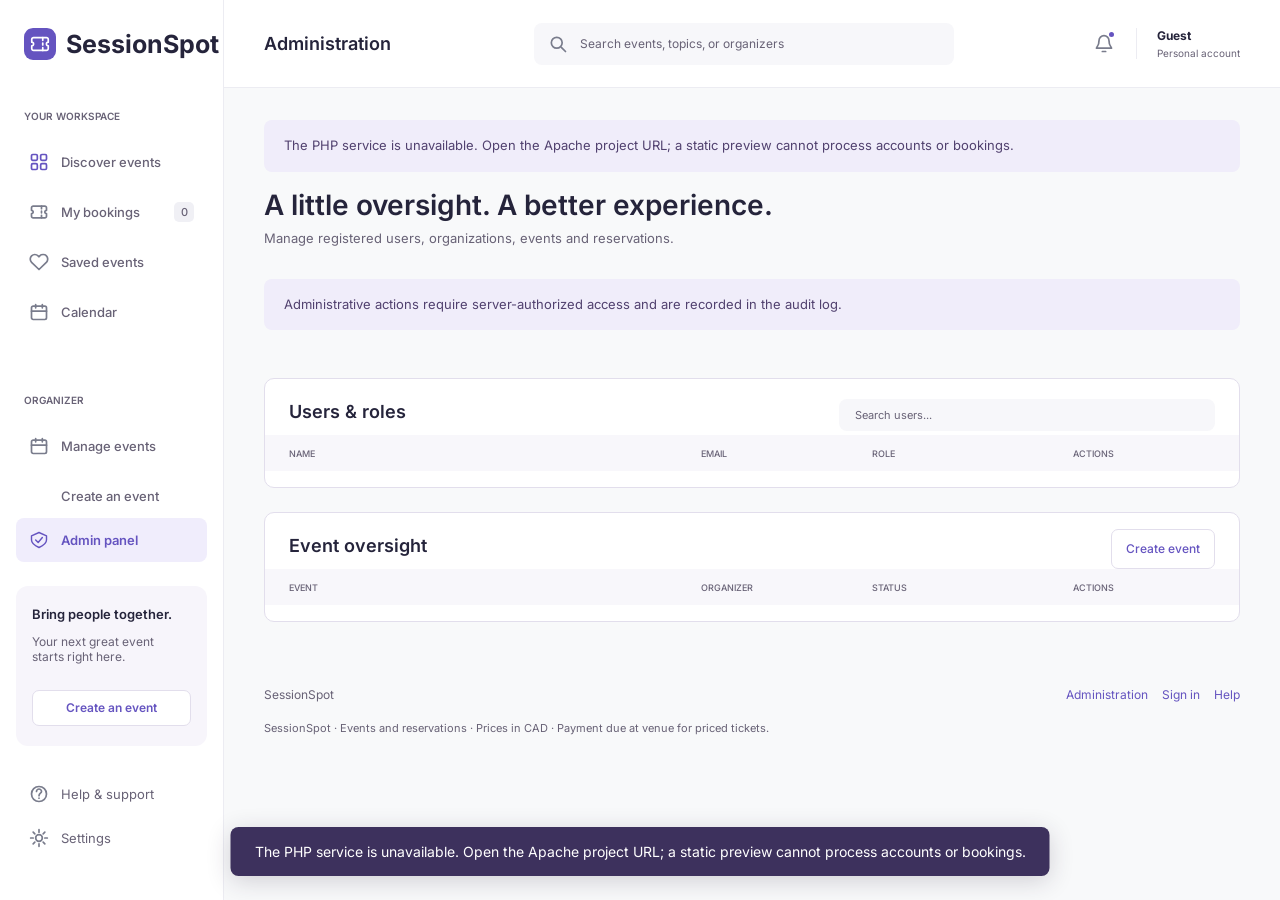
==== commit c1d5f0a7: "Complete SessionSpot V1 full-stack implementation" ====
--- a/admin.html
+++ b/admin.html
@@ -5,9 +5,9 @@
     <meta name="viewport" content="width=device-width, initial-scale=1" />
     <meta
       name="description"
-      content="SessionSpot — discover events and try a browser-local university ticket booking prototype."
+      content="SessionSpot — discover events and reserve tickets."
     />
-    <title>Demo administration | SessionSpot</title>
+    <title>Administration | SessionSpot</title>
     <link rel="icon" type="image/svg+xml" href="assets/icon.svg" />
     <link
       rel="preload"
@@ -18,8 +18,8 @@
     />
     <link rel="stylesheet" href="css/style.css" />
     <link rel="stylesheet" href="css/figma.css?v=b4d6a79280" />
-    <script defer src="js/form-guard.js?v=d79fb3a354"></script>
-    <script type="module" src="js/app.js?v=08b46b5db8"></script>
+    <script defer src="js/form-guard.js?v=54ca397aae"></script>
+    <script type="module" src="js/app.js?v=defcacf091"></script>
   </head>
   <body data-figma-node="extension" data-page="admin">
     <a class="skip" href="#main">Skip to main content</a>
@@ -71,7 +71,7 @@
             height="20"
             aria-hidden="true"
           /><span>My bookings</span
-          ><span class="badge" data-booking-count>2</span></a
+          ><span class="badge" data-booking-count>0</span></a
         ><a class="nav-link" href="index.html?view=saved"
           ><img
             class="icon figma-icon"
@@ -162,7 +162,7 @@
           <svg class="icon" viewBox="0 0 24 24" aria-hidden="true">
             <path d="M4 6h16M4 12h16M4 18h16" />
           </svg></button
-        ><span class="top-title">Demo administration</span>
+        ><span class="top-title">Administration</span>
         <form class="searchbox" action="index.html" role="search">
           <img
             class="icon figma-icon"
@@ -198,7 +198,7 @@
           ><a class="account" href="profile.html"
             ><span class="avatar" aria-hidden="true">AM</span
             ><span class="account-text"
-              ><strong data-profile-name>Alex Morgan</strong
+              ><strong data-profile-name>Guest</strong
               ><small>Personal account</small></span
             ><span class="sr-only">My profile</span></a
           >
@@ -209,13 +209,12 @@
           <div>
             <h1>A little oversight. A better experience.</h1>
             <p class="subtitle">
-              Manage sample users and events in the Part 2 prototype.
+              Manage registered users, organizations, events and reservations.
             </p>
           </div>
         </div>
         <div class="notice" style="margin-bottom: 24px">
-          Demo administration · Role changes and removals affect browser-local
-          sample data only. No secure authorization is implemented.
+          Administrative actions require server-authorized access and are recorded in the audit log.
         </div>
         <div class="metrics" id="admin-metrics"></div>
         <section class="card manage-card">
@@ -226,7 +225,7 @@
               ><input
                 id="user-search"
                 type="search"
-                placeholder="Search sample users..."
+                placeholder="Search users..."
             /></label>
           </div>
           <div
@@ -237,7 +236,7 @@
           >
             <table>
               <caption class="sr-only">
-                Sample user role controls
+                User role controls
               </caption>
               <thead>
                 <tr>
@@ -266,7 +265,7 @@
           >
             <table>
               <caption class="sr-only">
-                Sample event administration
+                Event administration
               </caption>
               <thead>
                 <tr>
@@ -282,23 +281,20 @@
         </section>
         <footer class="page-footer">
           <div class="row between">
-            <span>SessionSpot · COMP 3540 · Team G13</span
+            <span>SessionSpot</span
             ><span
-              ><a href="admin.html">Demo admin</a
-              ><a href="login.html">Demo sign in</a
+              ><a href="admin.html">Administration</a
+              ><a href="login.html">Sign in</a
               ><a href="help.html">Help</a></span
             >
           </div>
-          <p class="prototype">
-            Part 2 prototype · Browser-local sample data · Demo date: November
-            10, 2026 · No real payments, email or authentication.
-          </p>
+          <p class="prototype">SessionSpot · Events and reservations · Prices in CAD · Payment due at venue for priced tickets.</p>
         </footer>
       </main>
     </div>
     <noscript
       ><p class="noscript">
-        Enable JavaScript to use the sample event and booking interactions. Page
+        Enable JavaScript to use accounts, events and reservations. Page
         navigation remains available.
       </p></noscript
     >
